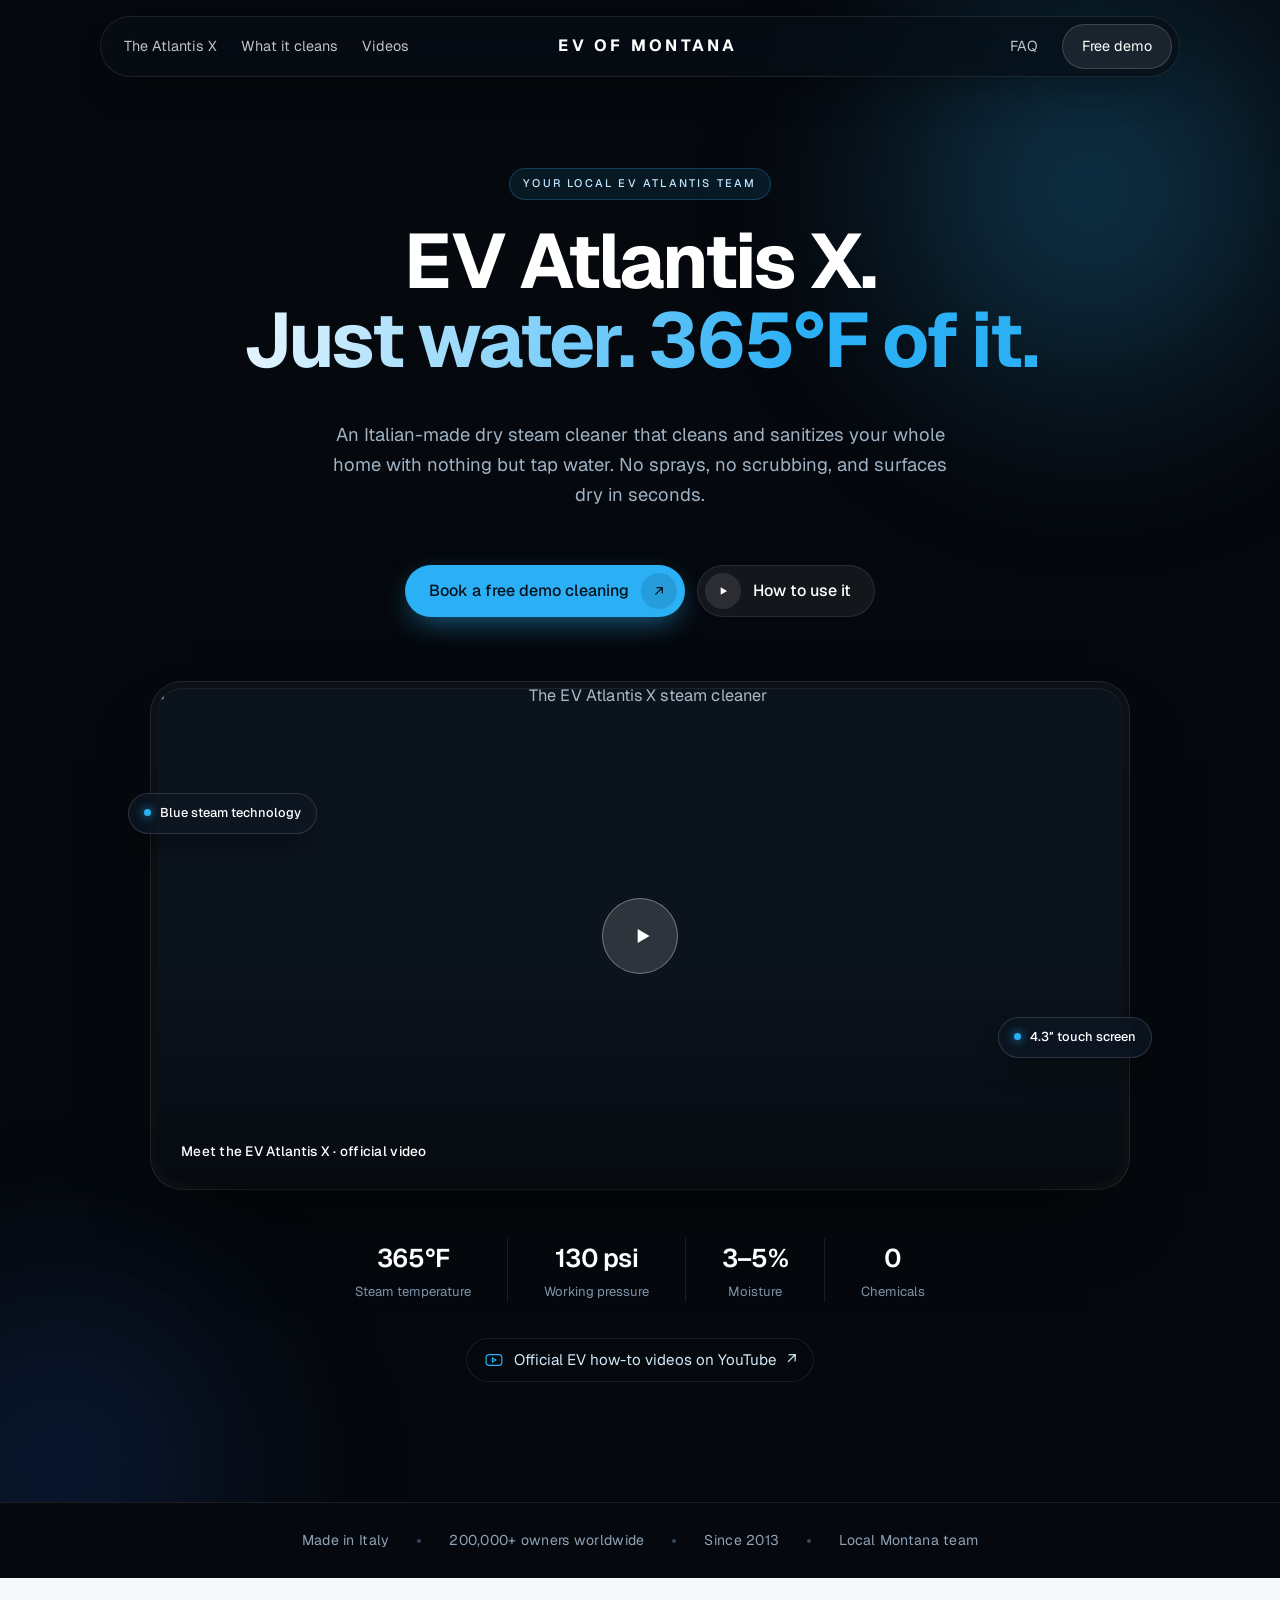
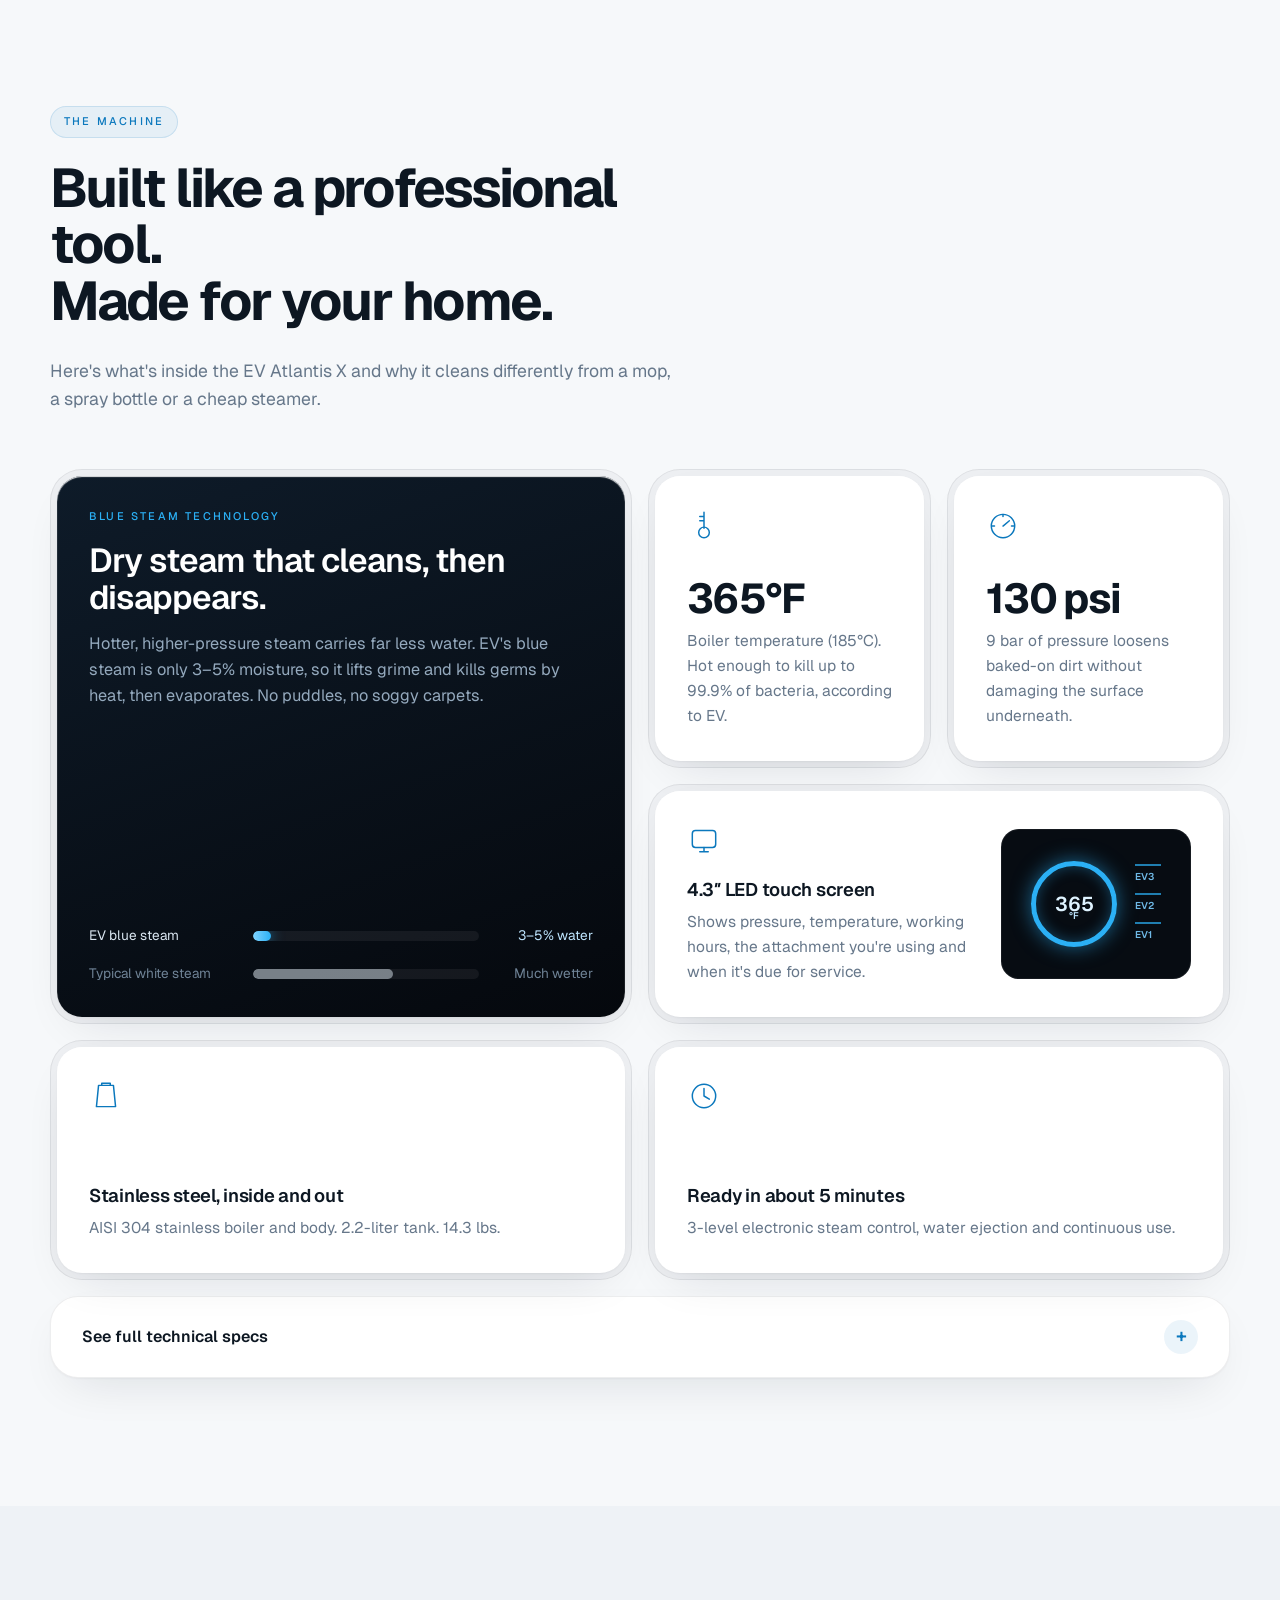
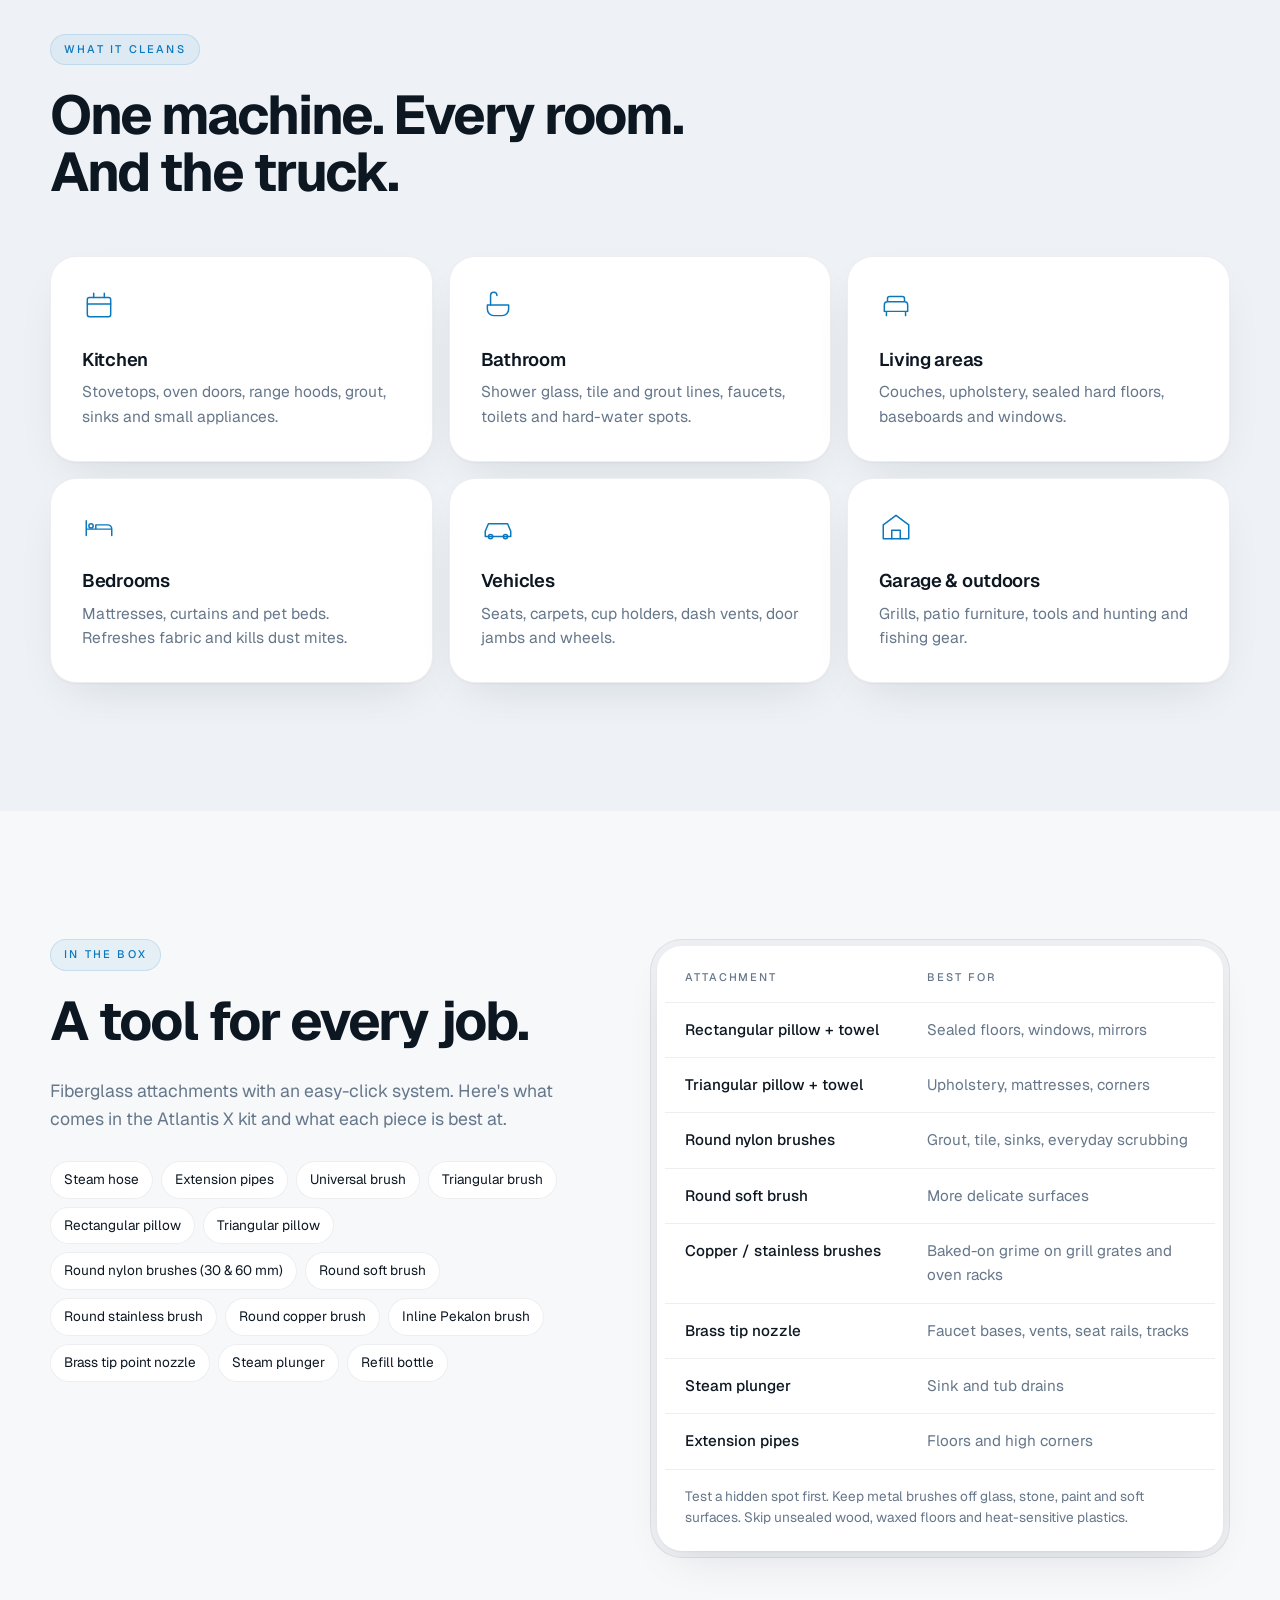
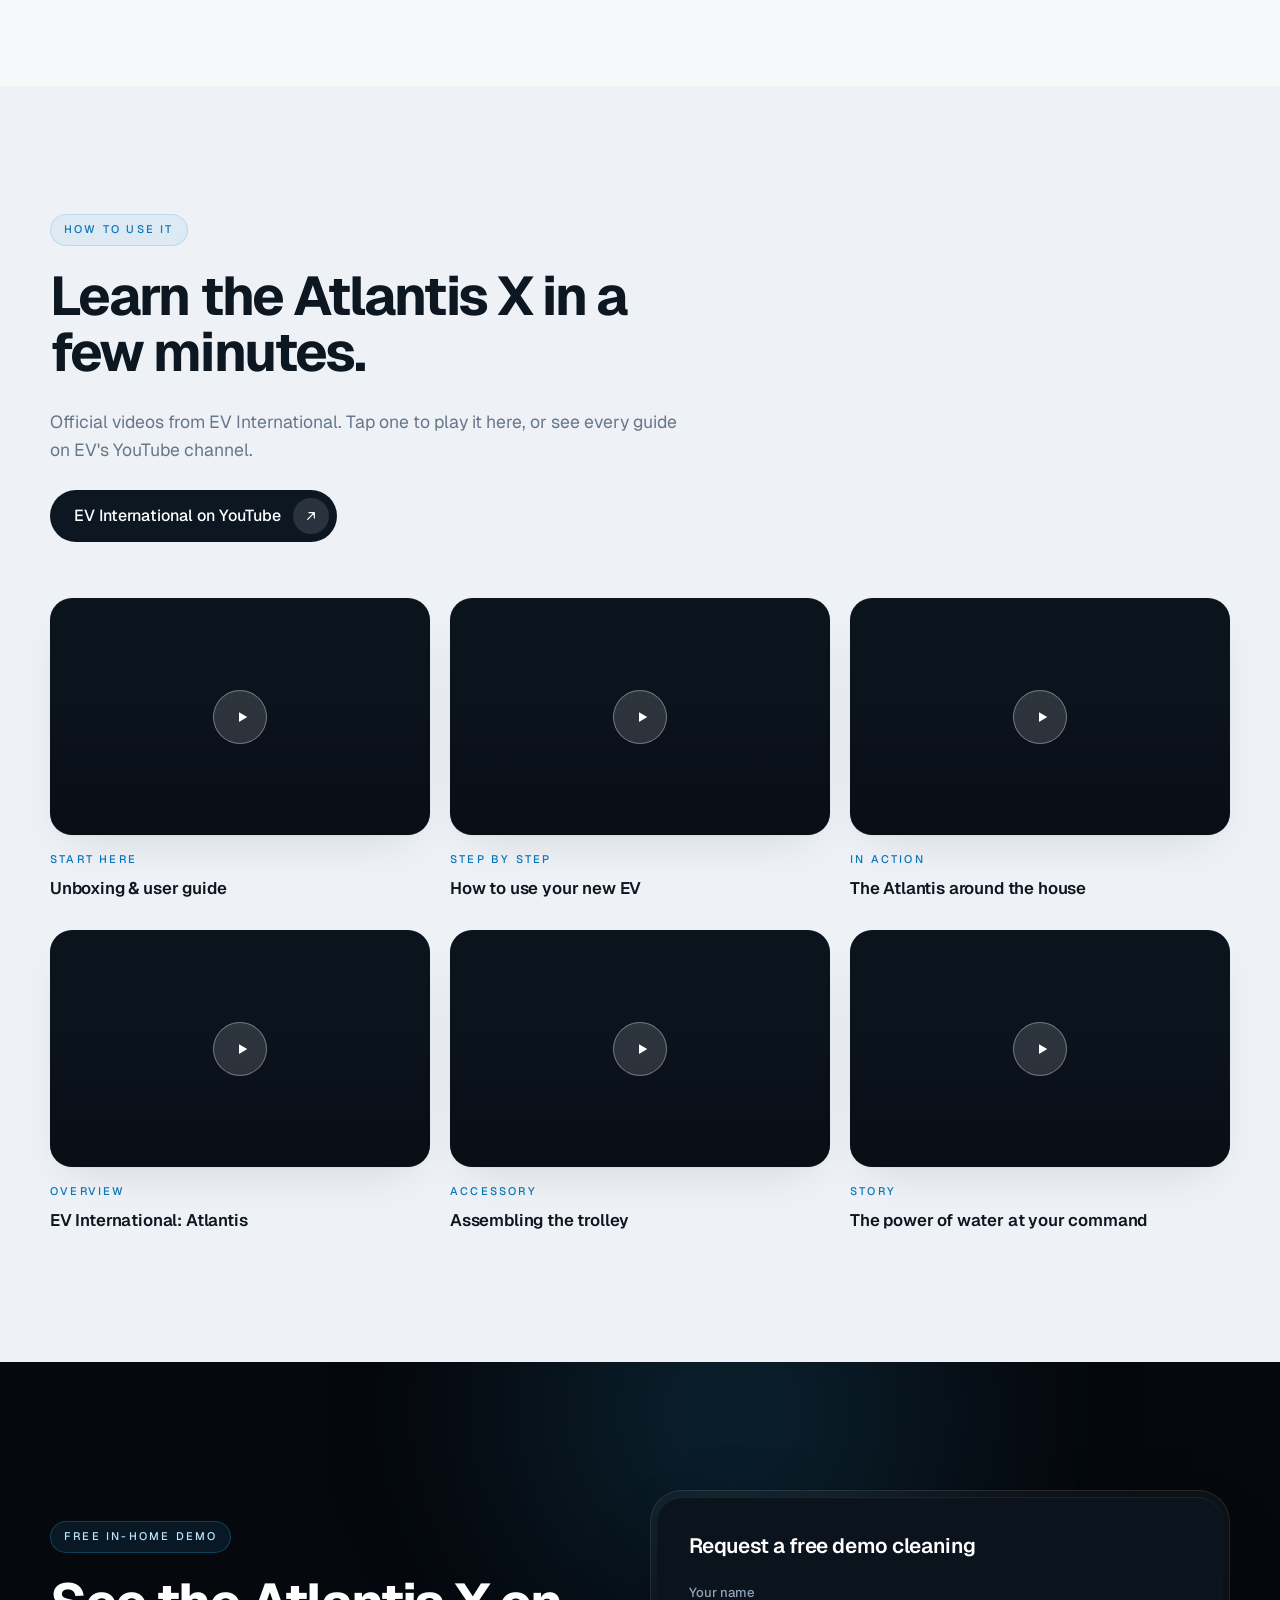
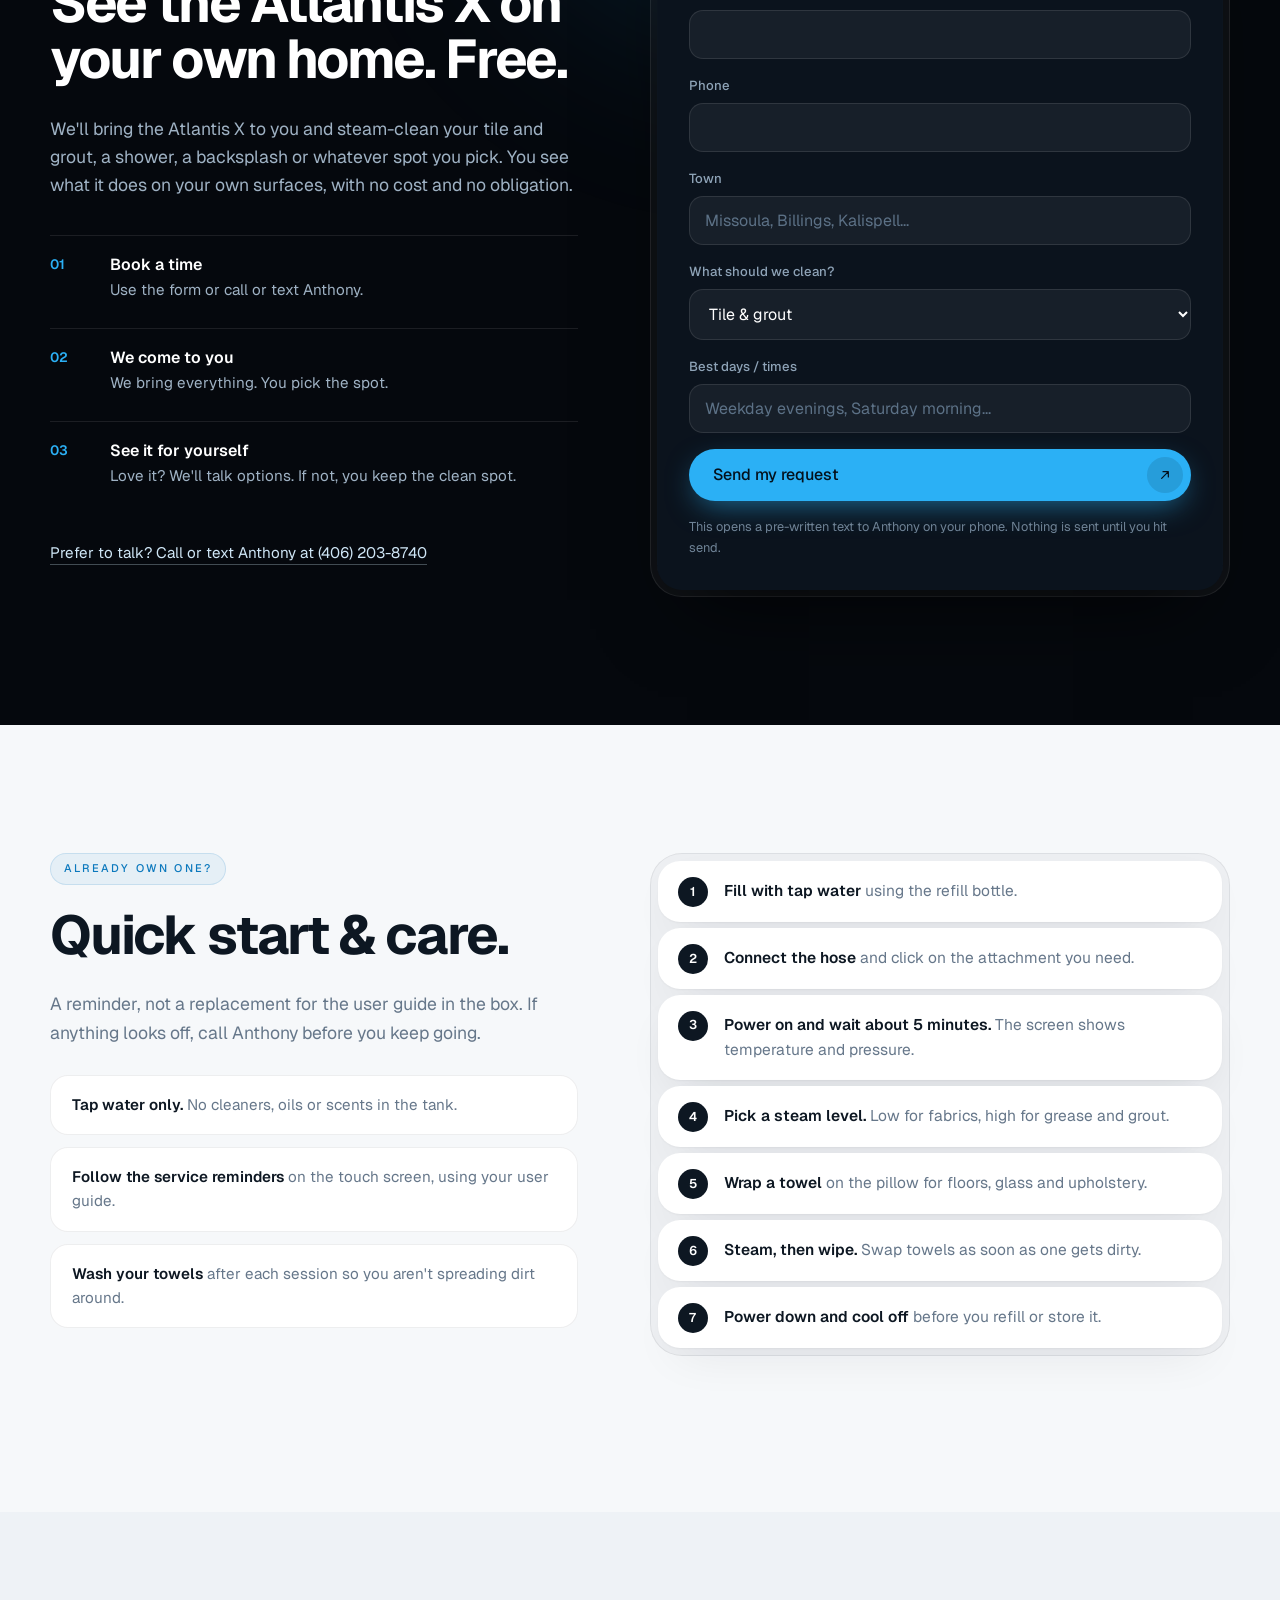
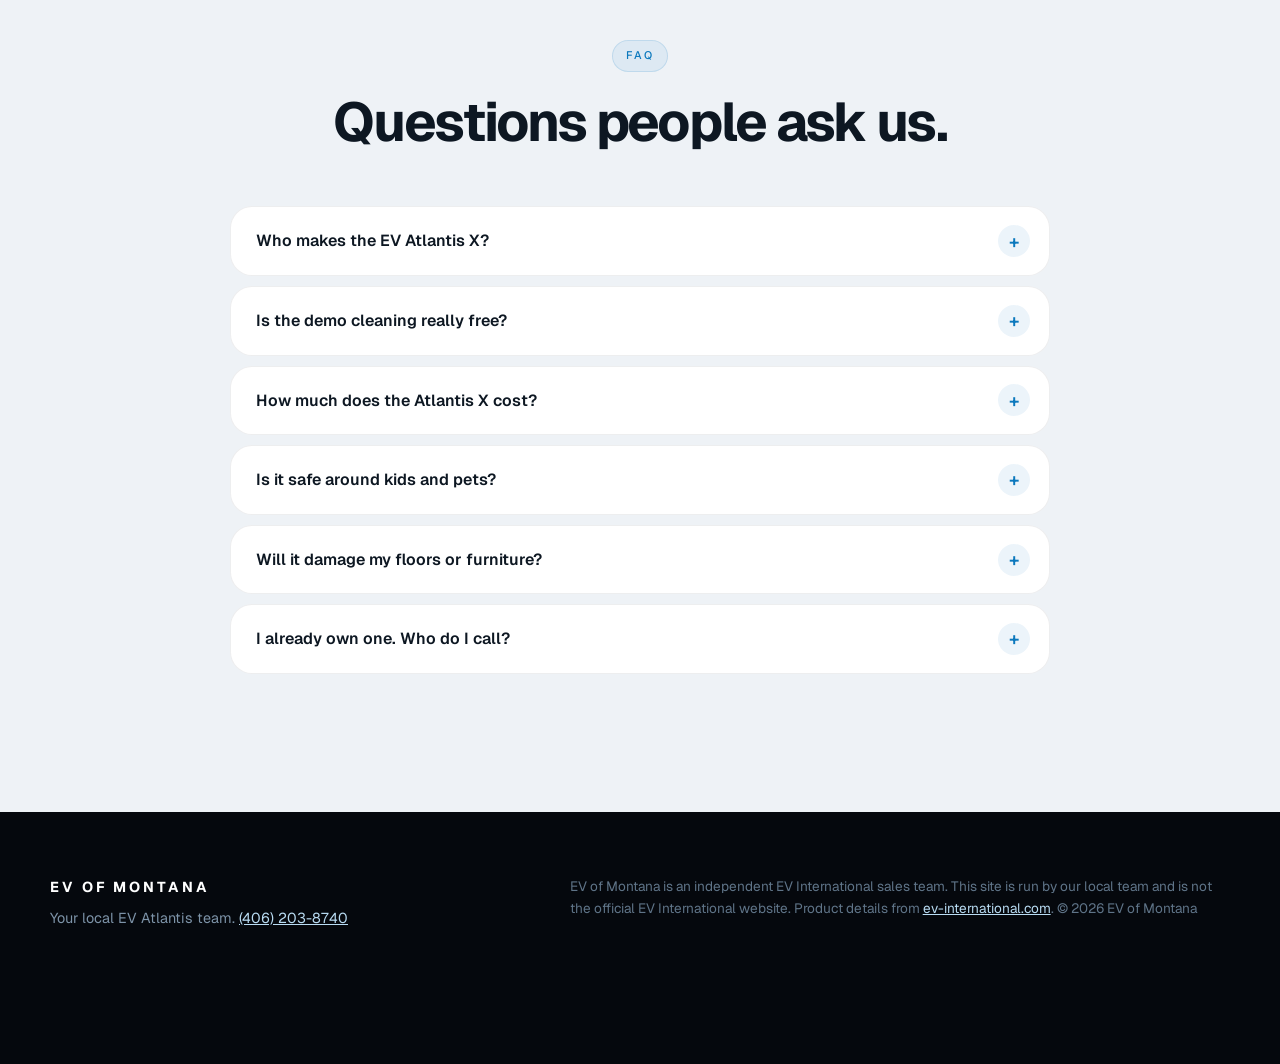
==== learn.html @ f8ecc7e7 "Photo cover front page; move details to learn.html" ====
<!doctype html>
<html lang="en">
<head>
  <meta charset="utf-8">
  <meta name="viewport" content="width=device-width, initial-scale=1">
  <title>EV Atlantis X Details | EV of Montana</title>
  <meta name="description" content="The EV Atlantis X dry steam cleaner, from your local Montana team. 365°F blue steam, 130 psi, just tap water. See specs, attachments and how-to videos, or book a free in-home demo cleaning.">
  <meta property="og:title" content="EV Atlantis X Steam Cleaner | EV of Montana">
  <meta property="og:description" content="Clean your whole home with tap water and 365°F dry steam. Book a free in-home demo cleaning with EV of Montana.">
  <meta property="og:type" content="website">
  <link rel="preconnect" href="https://fonts.googleapis.com">
  <link rel="preconnect" href="https://fonts.gstatic.com" crossorigin>
  <link href="https://fonts.googleapis.com/css2?family=Geist:wght@300;400;500;600;700;800&display=swap" rel="stylesheet">
  <link rel="stylesheet" href="styles.css?v=7">
  <script>document.documentElement.classList.add("js");</script>
</head>
<body>

  <!-- NAV -->
  <header class="nav-wrap" id="top">
    <nav class="nav" aria-label="Main">
      <div class="nav-side">
        <a href="#atlantis">The Atlantis X</a>
        <a href="#cleans">What it cleans</a>
        <a href="#videos">Videos</a>
      </div>
      <a href="index.html" class="brand">EV of Montana</a>
      <div class="nav-side nav-right">
        <a href="#faq">FAQ</a>
        <a class="nav-cta" href="#demo">Free demo</a>
      </div>
      <button class="burger" type="button" aria-label="Open menu" aria-expanded="false"><span></span><span></span></button>
    </nav>
  </header>

  <div class="menu" id="menu" aria-hidden="true">
    <a href="#atlantis">The Atlantis X</a>
    <a href="#cleans">What it cleans</a>
    <a href="#videos">How-to videos</a>
    <a href="#demo">Free demo cleaning</a>
    <a href="#owners">For owners</a>
    <a href="#faq">FAQ</a>
  </div>

  <main>
    <!-- HERO -->
    <section class="hero">
      <div class="glow glow-a" aria-hidden="true"></div>
      <div class="glow glow-b" aria-hidden="true"></div>
      <div class="wrap hero-center">
        <div class="hero-copy rise">
          <span class="pill">Your local EV Atlantis team</span>
          <h1>EV Atlantis&nbsp;X.<br><span class="soft">Just water. 365°F of it.</span></h1>
          <p class="lead">An Italian-made dry steam cleaner that cleans and sanitizes your whole home with nothing but tap water. No sprays, no scrubbing, and surfaces dry in seconds.</p>
          <div class="cta-row">
            <a class="btn btn-primary" href="#demo">Book a free demo cleaning <span class="btn-ic" aria-hidden="true"><svg viewBox="0 0 24 24"><path d="M7 17 17 7M9 7h8v8"/></svg></span></a>
            <a class="btn btn-ghost" href="#videos"><span class="btn-ic play-ic" aria-hidden="true"><svg viewBox="0 0 24 24"><path d="M8 5.5v13l11-6.5z"/></svg></span> How to use it</a>
          </div>
        </div>

        <div class="hero-media rise rise-2">
          <div class="bezel bezel-dark">
            <button class="bezel-core media-core video" data-id="Dsfr31hdSz4" type="button" aria-label="Play the EV Atlantis X video">
              <img src="https://i.ytimg.com/vi/Dsfr31hdSz4/maxresdefault.jpg" onerror="this.onerror=null;this.src='https://i.ytimg.com/vi/Dsfr31hdSz4/hqdefault.jpg'" alt="The EV Atlantis X steam cleaner" loading="eager">
              <span class="play" aria-hidden="true"><svg viewBox="0 0 24 24"><path d="M8 5.5v13l11-6.5z"/></svg></span>
              <span class="media-cap">Meet the EV Atlantis X · official video</span>
            </button>
          </div>
          <span class="chip chip-a">Blue steam technology</span>
          <span class="chip chip-b">4.3″ touch screen</span>
        </div>

        <dl class="hero-stats rise rise-3">
          <div><dt>365°F</dt><dd>Steam temperature</dd></div>
          <div><dt>130 psi</dt><dd>Working pressure</dd></div>
          <div><dt>3–5%</dt><dd>Moisture</dd></div>
          <div><dt>0</dt><dd>Chemicals</dd></div>
        </dl>
        <a class="yt-link rise rise-3" href="https://www.youtube.com/@EV-international" target="_blank" rel="noopener"><svg viewBox="0 0 24 24" aria-hidden="true"><rect x="2.5" y="5.5" width="19" height="13" rx="4"/><path d="M10 9.5v5l4.5-2.5z"/></svg> Official EV how-to videos on YouTube <span aria-hidden="true">↗</span></a>
      </div>
    </section>

    <!-- TRUST -->
    <div class="trust">
      <div class="wrap trust-row">
        <span>Made in Italy</span><i></i>
        <span>200,000+ owners worldwide</span><i></i>
        <span>Since 2013</span><i></i>
        <span>Local Montana team</span>
      </div>
    </div>

    <!-- ATLANTIS X BENTO -->
    <section class="section" id="atlantis">
      <div class="wrap">
        <div class="head reveal">
          <span class="pill pill-light">The machine</span>
          <h2>Built like a professional tool.<br>Made for your home.</h2>
          <p class="section-lead">Here's what's inside the EV Atlantis X and why it cleans differently from a mop, a spray bottle or a cheap steamer.</p>
        </div>

        <div class="bento">
          <article class="bezel tile tile-steam reveal">
            <div class="bezel-core">
              <span class="tile-k">Blue steam technology</span>
              <h3>Dry steam that cleans, then disappears.</h3>
              <p>Hotter, higher-pressure steam carries far less water. EV's blue steam is only 3–5% moisture, so it lifts grime and kills germs by heat, then evaporates. No puddles, no soggy carpets.</p>
              <div class="steam-compare" aria-label="Moisture comparison">
                <div class="sc-row"><span>EV blue steam</span><div class="sc-bar"><b style="width:8%"></b></div><em>3–5% water</em></div>
                <div class="sc-row muted"><span>Typical white steam</span><div class="sc-bar"><b style="width:62%"></b></div><em>Much wetter</em></div>
              </div>
            </div>
          </article>

          <article class="bezel tile reveal">
            <div class="bezel-core">
              <svg class="ic" viewBox="0 0 32 32"><path d="M16 4v15M12 8h4M12 12h4"/><circle cx="16" cy="23" r="5"/></svg>
              <span class="big">365°F</span>
              <p>Boiler temperature (185°C). Hot enough to kill up to 99.9% of bacteria, according to EV.</p>
            </div>
          </article>

          <article class="bezel tile reveal">
            <div class="bezel-core">
              <svg class="ic" viewBox="0 0 32 32"><circle cx="16" cy="17" r="11"/><path d="M16 17l6-5M16 6v2M6 17h2M24 17h2"/></svg>
              <span class="big">130 psi</span>
              <p>9 bar of pressure loosens baked-on dirt without damaging the surface underneath.</p>
            </div>
          </article>

          <article class="bezel tile tile-wide reveal">
            <div class="bezel-core split-core">
              <div>
                <svg class="ic" viewBox="0 0 32 32"><rect x="5" y="7" width="22" height="16" rx="3"/><path d="M12 27h8M16 23v4"/></svg>
                <h3>4.3″ LED touch screen</h3>
                <p>Shows pressure, temperature, working hours, the attachment you're using and when it's due for service.</p>
              </div>
              <div class="screen-mock" aria-hidden="true">
                <div class="ring"><span>365</span><small>°F</small></div>
                <ul><li><i></i>EV3</li><li><i></i>EV2</li><li><i></i>EV1</li></ul>
              </div>
            </div>
          </article>

          <article class="bezel tile tile-half reveal">
            <div class="bezel-core">
              <svg class="ic" viewBox="0 0 32 32"><path d="M9 6h14l2 20H7z"/><path d="M12 6V4h8v2"/></svg>
              <h3>Stainless steel, inside and out</h3>
              <p>AISI 304 stainless boiler and body. 2.2-liter tank. 14.3 lbs.</p>
            </div>
          </article>

          <article class="bezel tile tile-half reveal">
            <div class="bezel-core">
              <svg class="ic" viewBox="0 0 32 32"><circle cx="16" cy="16" r="11"/><path d="M16 9v7l5 3"/></svg>
              <h3>Ready in about 5 minutes</h3>
              <p>3-level electronic steam control, water ejection and continuous use.</p>
            </div>
          </article>
        </div>

        <details class="specs reveal">
          <summary>See full technical specs <span aria-hidden="true">+</span></summary>
          <dl class="spec-grid">
            <div><dt>Power supply</dt><dd>220 / 110 V · 50 / 60 Hz</dd></div>
            <div><dt>Working pressure</dt><dd>9 bar / 130.5 psi</dd></div>
            <div><dt>Boiler power</dt><dd>2000 / 1650 W</dd></div>
            <div><dt>Steam production</dt><dd>110 g / 3.9 oz per minute</dd></div>
            <div><dt>Boiler temperature</dt><dd>185°C / 365°F</dd></div>
            <div><dt>Boiler capacity</dt><dd>2.2 L / 0.58 gal</dd></div>
            <div><dt>Boiler &amp; body</dt><dd>Stainless steel AISI 304</dd></div>
            <div><dt>Steam control</dt><dd>Electronic, 3 levels</dd></div>
            <div><dt>Start-up time</dt><dd>About 5 minutes</dd></div>
            <div><dt>Water ejection</dt><dd>Yes, continuous use</dd></div>
            <div><dt>Power cord</dt><dd>5 m / 16.4 ft</dd></div>
            <div><dt>Steam hose</dt><dd>2.5 m / 8.2 ft</dd></div>
            <div><dt>Weight</dt><dd>6.5 kg / 14.3 lbs</dd></div>
            <div><dt>Water</dt><dd>Tap water only</dd></div>
          </dl>
          <p class="fine">Source: <a href="https://ev-international.com/atlantis-x" target="_blank" rel="noopener">ev-international.com/atlantis-x</a></p>
        </details>
      </div>
    </section>

    <!-- WHAT IT CLEANS -->
    <section class="section section-tint" id="cleans">
      <div class="wrap">
        <div class="head reveal">
          <span class="pill pill-light">What it cleans</span>
          <h2>One machine. Every room.<br>And the truck.</h2>
        </div>
        <div class="rooms">
          <div class="room reveal"><svg class="ic" viewBox="0 0 32 32"><rect x="5" y="9" width="22" height="18" rx="2"/><path d="M5 15h22M11 5v4M21 5v4"/></svg><h3>Kitchen</h3><p>Stovetops, oven doors, range hoods, grout, sinks and small appliances.</p></div>
          <div class="room reveal"><svg class="ic" viewBox="0 0 32 32"><path d="M6 16h20v4a6 6 0 0 1-6 6h-8a6 6 0 0 1-6-6z"/><path d="M9 16V7a3 3 0 0 1 6 0"/></svg><h3>Bathroom</h3><p>Shower glass, tile and grout lines, faucets, toilets and hard-water spots.</p></div>
          <div class="room reveal"><svg class="ic" viewBox="0 0 32 32"><path d="M5 22v-6a3 3 0 0 1 3-3h16a3 3 0 0 1 3 3v6zM7 22v4M25 22v4M8 13v-3a2 2 0 0 1 2-2h12a2 2 0 0 1 2 2v3"/></svg><h3>Living areas</h3><p>Couches, upholstery, sealed hard floors, baseboards and windows.</p></div>
          <div class="room reveal"><svg class="ic" viewBox="0 0 32 32"><path d="M4 24V10M4 18h24v6M28 24v-6a4 4 0 0 0-4-4H13v4"/><circle cx="8.5" cy="15" r="2"/></svg><h3>Bedrooms</h3><p>Mattresses, curtains and pet beds. Refreshes fabric and kills dust mites.</p></div>
          <div class="room reveal"><svg class="ic" viewBox="0 0 32 32"><path d="M4 20l3-7h18l3 7v5H4z"/><circle cx="9" cy="25" r="2"/><circle cx="23" cy="25" r="2"/></svg><h3>Vehicles</h3><p>Seats, carpets, cup holders, dash vents, door jambs and wheels.</p></div>
          <div class="room reveal"><svg class="ic" viewBox="0 0 32 32"><path d="M4 14 16 5l12 9v13H4z"/><path d="M12 27v-8h8v8"/></svg><h3>Garage &amp; outdoors</h3><p>Grills, patio furniture, tools and hunting and fishing gear.</p></div>
        </div>
      </div>
    </section>

    <!-- ATTACHMENTS -->
    <section class="section" id="attachments">
      <div class="wrap two-col">
        <div class="head reveal">
          <span class="pill pill-light">In the box</span>
          <h2>A tool for every job.</h2>
          <p class="section-lead">Fiberglass attachments with an easy-click system. Here's what comes in the Atlantis X kit and what each piece is best at.</p>
          <ul class="kit">
            <li>Steam hose</li><li>Extension pipes</li><li>Universal brush</li><li>Triangular brush</li><li>Rectangular pillow</li><li>Triangular pillow</li><li>Round nylon brushes (30 &amp; 60 mm)</li><li>Round soft brush</li><li>Round stainless brush</li><li>Round copper brush</li><li>Inline Pekalon brush</li><li>Brass tip point nozzle</li><li>Steam plunger</li><li>Refill bottle</li>
          </ul>
        </div>
        <div class="bezel reveal">
          <div class="bezel-core table-core">
            <table class="att">
              <thead><tr><th>Attachment</th><th>Best for</th></tr></thead>
              <tbody>
                <tr><td>Rectangular pillow + towel</td><td>Sealed floors, windows, mirrors</td></tr>
                <tr><td>Triangular pillow + towel</td><td>Upholstery, mattresses, corners</td></tr>
                <tr><td>Round nylon brushes</td><td>Grout, tile, sinks, everyday scrubbing</td></tr>
                <tr><td>Round soft brush</td><td>More delicate surfaces</td></tr>
                <tr><td>Copper / stainless brushes</td><td>Baked-on grime on grill grates and oven racks</td></tr>
                <tr><td>Brass tip nozzle</td><td>Faucet bases, vents, seat rails, tracks</td></tr>
                <tr><td>Steam plunger</td><td>Sink and tub drains</td></tr>
                <tr><td>Extension pipes</td><td>Floors and high corners</td></tr>
              </tbody>
            </table>
            <p class="fine pad">Test a hidden spot first. Keep metal brushes off glass, stone, paint and soft surfaces. Skip unsealed wood, waxed floors and heat-sensitive plastics.</p>
          </div>
        </div>
      </div>
    </section>

    <!-- VIDEOS -->
    <section class="section section-tint" id="videos">
      <div class="wrap">
        <div class="head reveal">
          <span class="pill pill-light">How to use it</span>
          <h2>Learn the Atlantis X in a few minutes.</h2>
          <p class="section-lead">Official videos from EV International. Tap one to play it here, or see every guide on EV's YouTube channel.</p>
          <a class="btn btn-dark" href="https://www.youtube.com/@EV-international" target="_blank" rel="noopener">EV International on YouTube <span class="btn-ic" aria-hidden="true"><svg viewBox="0 0 24 24"><path d="M7 17 17 7M9 7h8v8"/></svg></span></a>
        </div>
        <div class="videos">
          <button class="vcard video reveal" data-id="tuEcOrR3x3k" type="button"><span class="vthumb" style="background-image:url('https://i.ytimg.com/vi/tuEcOrR3x3k/hqdefault.jpg')"><span class="play sm" aria-hidden="true"><svg viewBox="0 0 24 24"><path d="M8 5.5v13l11-6.5z"/></svg></span></span><span class="vtag">Start here</span><span class="vtitle">Unboxing &amp; user guide</span></button>
          <button class="vcard video reveal" data-id="RFWb3ndS-ZQ" type="button"><span class="vthumb" style="background-image:url('https://i.ytimg.com/vi/RFWb3ndS-ZQ/hqdefault.jpg')"><span class="play sm" aria-hidden="true"><svg viewBox="0 0 24 24"><path d="M8 5.5v13l11-6.5z"/></svg></span></span><span class="vtag">Step by step</span><span class="vtitle">How to use your new EV</span></button>
          <button class="vcard video reveal" data-id="gWNh4XoMDqM" type="button"><span class="vthumb" style="background-image:url('https://i.ytimg.com/vi/gWNh4XoMDqM/hqdefault.jpg')"><span class="play sm" aria-hidden="true"><svg viewBox="0 0 24 24"><path d="M8 5.5v13l11-6.5z"/></svg></span></span><span class="vtag">In action</span><span class="vtitle">The Atlantis around the house</span></button>
          <button class="vcard video reveal" data-id="3-eWrUEjzaQ" type="button"><span class="vthumb" style="background-image:url('https://i.ytimg.com/vi/3-eWrUEjzaQ/hqdefault.jpg')"><span class="play sm" aria-hidden="true"><svg viewBox="0 0 24 24"><path d="M8 5.5v13l11-6.5z"/></svg></span></span><span class="vtag">Overview</span><span class="vtitle">EV International: Atlantis</span></button>
          <button class="vcard video reveal" data-id="Zw6kwXe4voM" type="button"><span class="vthumb" style="background-image:url('https://i.ytimg.com/vi/Zw6kwXe4voM/hqdefault.jpg')"><span class="play sm" aria-hidden="true"><svg viewBox="0 0 24 24"><path d="M8 5.5v13l11-6.5z"/></svg></span></span><span class="vtag">Accessory</span><span class="vtitle">Assembling the trolley</span></button>
          <button class="vcard video reveal" data-id="gULGdb1-yI4" type="button"><span class="vthumb" style="background-image:url('https://i.ytimg.com/vi/gULGdb1-yI4/hqdefault.jpg')"><span class="play sm" aria-hidden="true"><svg viewBox="0 0 24 24"><path d="M8 5.5v13l11-6.5z"/></svg></span></span><span class="vtag">Story</span><span class="vtitle">The power of water at your command</span></button>
        </div>
      </div>
    </section>

    <!-- FREE DEMO -->
    <section class="section demo" id="demo">
      <div class="glow glow-c" aria-hidden="true"></div>
      <div class="wrap two-col demo-grid">
        <div class="reveal">
          <span class="pill">Free in-home demo</span>
          <h2>See the Atlantis X on your own home. Free.</h2>
          <p class="section-lead">We'll bring the Atlantis X to you and steam-clean your tile and grout, a shower, a backsplash or whatever spot you pick. You see what it does on your own surfaces, with no cost and no obligation.</p>
          <ol class="steps">
            <li><b>Book a time</b><span>Use the form or call or text Anthony.</span></li>
            <li><b>We come to you</b><span>We bring everything. You pick the spot.</span></li>
            <li><b>See it for yourself</b><span>Love it? We'll talk options. If not, you keep the clean spot.</span></li>
          </ol>
          <a class="call-line js-tel" href="tel:+14062038740">Prefer to talk? Call or text Anthony at <span class="js-phone">(406) 203-8740</span></a>
        </div>
        <div class="bezel bezel-dark reveal">
          <form class="bezel-core form-core" id="demo-form">
            <p class="form-title">Request a free demo cleaning</p>
            <label>Your name<input name="name" required autocomplete="name"></label>
            <label>Phone<input name="phone" type="tel" required autocomplete="tel"></label>
            <label>Town<input name="town" required placeholder="Missoula, Billings, Kalispell..."></label>
            <label>What should we clean?
              <select name="interest">
                <option>Tile &amp; grout</option>
                <option>Shower or tub</option>
                <option>Kitchen backsplash or counters</option>
                <option>Carpet or upholstery</option>
                <option>Something else</option>
                <option>I already own an EV and need help</option>
              </select>
            </label>
            <label>Best days / times<input name="when" placeholder="Weekday evenings, Saturday morning..."></label>
            <button class="btn btn-primary btn-full" type="submit">Send my request <span class="btn-ic" aria-hidden="true"><svg viewBox="0 0 24 24"><path d="M7 17 17 7M9 7h8v8"/></svg></span></button>
            <p class="form-note">This opens a pre-written text to Anthony on your phone. Nothing is sent until you hit send.</p>
          </form>
        </div>
      </div>
    </section>

    <!-- OWNERS -->
    <section class="section" id="owners">
      <div class="wrap two-col">
        <div class="head reveal">
          <span class="pill pill-light">Already own one?</span>
          <h2>Quick start &amp; care.</h2>
          <p class="section-lead">A reminder, not a replacement for the user guide in the box. If anything looks off, call Anthony before you keep going.</p>
          <div class="care">
            <p><b>Tap water only.</b> No cleaners, oils or scents in the tank.</p>
            <p><b>Follow the service reminders</b> on the touch screen, using your user guide.</p>
            <p><b>Wash your towels</b> after each session so you aren't spreading dirt around.</p>
          </div>
        </div>
        <ol class="quick reveal">
          <li><b>Fill with tap water</b> using the refill bottle.</li>
          <li><b>Connect the hose</b> and click on the attachment you need.</li>
          <li><b>Power on and wait about 5 minutes.</b> The screen shows temperature and pressure.</li>
          <li><b>Pick a steam level.</b> Low for fabrics, high for grease and grout.</li>
          <li><b>Wrap a towel</b> on the pillow for floors, glass and upholstery.</li>
          <li><b>Steam, then wipe.</b> Swap towels as soon as one gets dirty.</li>
          <li><b>Power down and cool off</b> before you refill or store it.</li>
        </ol>
      </div>
    </section>

    <!-- FAQ -->
    <section class="section section-tint" id="faq">
      <div class="wrap narrow">
        <div class="head center reveal">
          <span class="pill pill-light">FAQ</span>
          <h2>Questions people ask us.</h2>
        </div>
        <div class="faq reveal">
          <details><summary>Who makes the EV Atlantis X?</summary><p>EV International, a steam-cleaner maker founded in 2013 with production in Italy. More than 200,000 customers worldwide use EV machines. EV of Montana is the local team here, led by Anthony.</p></details>
          <details><summary>Is the demo cleaning really free?</summary><p>Yes. There's no charge and you don't have to buy anything. The fastest way to show what the Atlantis X can do is to use it on something in your own home.</p></details>
          <details><summary>How much does the Atlantis X cost?</summary><p>It depends on the package and accessories you choose, so it's covered at your demo or over the phone. Call or text Anthony for current options.</p></details>
          <details><summary>Is it safe around kids and pets?</summary><p>It cleans with water only, so there's no chemical residue. The steam is very hot, so keep the nozzle pointed away from people and animals like any hot appliance.</p></details>
          <details><summary>Will it damage my floors or furniture?</summary><p>It's built for most sealed surfaces, and the low moisture means no soaking. Skip unsealed wood, waxed floors and heat-sensitive materials, and test a hidden spot first.</p></details>
          <details><summary>I already own one. Who do I call?</summary><p>Call or text Anthony. He can help with setup, attachments and maintenance, or connect you with service.</p></details>
        </div>
      </div>
    </section>
  </main>

  <footer class="footer">
    <div class="wrap foot-grid">
      <div>
        <p class="foot-brand">EV of Montana</p>
        <p>Your local EV Atlantis team. <a class="js-tel" href="tel:+14062038740"><span class="js-phone">(406) 203-8740</span></a></p>
      </div>
      <p class="fine">EV of Montana is an independent EV International sales team. This site is run by our local team and is not the official EV International website. Product details from <a href="https://ev-international.com" target="_blank" rel="noopener">ev-international.com</a>. © <span id="year"></span> EV of Montana</p>
    </div>
  </footer>

  <a class="sticky-cta" href="#demo">Book a free demo cleaning</a>

  <dialog class="video-modal" id="video-modal">
    <button class="close" type="button" aria-label="Close video">×</button>
    <div class="frame"></div>
  </dialog>

  <script src="script.js?v=7"></script>
</body>
</html>
---- styles.css ----
:root {
  --night: #05080d;
  --night-2: #0b131d;
  --ink: #0d1722;
  --text: #2a3846;
  --muted: #66778a;
  --bg: #f6f8fa;
  --white: #ffffff;
  --blue: #2bb0f5;
  --blue-deep: #0b78bd;
  --blue-ice: #bfe6ff;
  --hair: rgba(13, 23, 34, 0.07);
  --hair-dark: rgba(255, 255, 255, 0.09);
  --shadow: 0 1px 2px rgba(13, 23, 34, 0.04), 0 18px 50px -20px rgba(13, 23, 34, 0.14);
  --spring: cubic-bezier(0.32, 0.72, 0, 1);
  --font: "Geist", ui-sans-serif, system-ui, sans-serif;
}

* { box-sizing: border-box; }
html { scroll-behavior: smooth; scroll-padding-top: 96px; }
body { margin: 0; font-family: var(--font); color: var(--text); background: var(--bg); line-height: 1.6; -webkit-font-smoothing: antialiased; }
img { max-width: 100%; display: block; }
a { color: var(--blue-deep); }
h1, h2, h3 { color: var(--ink); margin: 0 0 .5em; letter-spacing: -0.035em; line-height: 1.04; }
h1 { font-size: clamp(2.6rem, 6.4vw, 5.4rem); font-weight: 700; }
h2 { font-size: clamp(2rem, 4.4vw, 3.4rem); font-weight: 700; }
h3 { font-size: 1.15rem; font-weight: 600; letter-spacing: -0.015em; line-height: 1.25; }
p { margin: 0 0 1em; }
svg { fill: none; stroke: currentColor; stroke-width: 1.4; stroke-linecap: round; stroke-linejoin: round; }

.wrap { width: min(1180px, 100% - 32px); margin-inline: auto; }
.narrow { width: min(820px, 100% - 32px); }

/* pills */
.pill { display: inline-block; font-size: 11px; font-weight: 500; letter-spacing: .2em; text-transform: uppercase; padding: 7px 14px; border-radius: 999px; color: var(--blue-ice); background: rgba(43,176,245,.1); box-shadow: inset 0 0 0 1px rgba(43,176,245,.25); margin-bottom: 22px; }
.pill-light { color: var(--blue-deep); background: rgba(11,120,189,.07); box-shadow: inset 0 0 0 1px rgba(11,120,189,.14); }

/* buttons */
.btn { display: inline-flex; align-items: center; gap: 12px; font: 500 1rem/1 var(--font); padding: 8px 8px 8px 24px; min-height: 52px; border-radius: 999px; border: 0; text-decoration: none; cursor: pointer; transition: transform .5s var(--spring), background .5s var(--spring), box-shadow .5s var(--spring); }
.btn:active { transform: scale(.98); }
.btn-ic { width: 36px; height: 36px; border-radius: 50%; display: grid; place-items: center; transition: transform .5s var(--spring); }
.btn-ic svg { width: 16px; height: 16px; stroke-width: 1.8; }
.btn:hover .btn-ic { transform: translate(2px, -1px) scale(1.06); }
.btn-primary { background: var(--blue); color: #04111c; box-shadow: 0 10px 30px -8px rgba(43,176,245,.6); }
.btn-primary:hover { background: #4cc0fa; }
.btn-primary .btn-ic { background: rgba(4,17,28,.12); }
.btn-ghost { color: #fff; background: rgba(255,255,255,.06); box-shadow: inset 0 0 0 1px var(--hair-dark); padding: 8px 24px 8px 8px; }
.btn-ghost:hover { background: rgba(255,255,255,.1); }
.btn-ghost .btn-ic { background: rgba(255,255,255,.1); }
.play-ic svg { fill: currentColor; stroke: none; width: 14px; height: 14px; }
.btn-full { width: 100%; justify-content: space-between; }

/* nav: floating island */
.nav-wrap { position: fixed; top: 16px; left: 0; right: 0; z-index: 30; display: flex; justify-content: center; pointer-events: none; padding: 0 16px; }
.nav { pointer-events: auto; display: grid; grid-template-columns: 1fr auto 1fr; align-items: center; gap: 28px; width: min(1080px, 100%); padding: 8px 8px 8px 24px; border-radius: 999px; background: rgba(8, 14, 22, .72); backdrop-filter: blur(18px) saturate(1.4); -webkit-backdrop-filter: blur(18px) saturate(1.4); box-shadow: inset 0 0 0 1px var(--hair-dark), 0 20px 40px -20px rgba(0,0,0,.5); }
.nav-side { display: flex; align-items: center; gap: 24px; }
.nav-right { justify-content: flex-end; }
.nav-side a { color: rgba(255,255,255,.75); text-decoration: none; font-size: .9rem; transition: color .4s var(--spring); }
.nav-side a:hover { color: #fff; }
.brand { color: #fff; text-decoration: none; font-weight: 700; font-size: 1.02rem; letter-spacing: .2em; text-transform: uppercase; white-space: nowrap; }
.nav-side .nav-cta { color: #fff; background: rgba(255,255,255,.08); box-shadow: inset 0 0 0 1px rgba(255,255,255,.16); padding: 11px 20px; border-radius: 999px; }
.nav-side .nav-cta:hover { background: #fff; color: var(--night); }
.burger { display: none; width: 44px; height: 44px; border-radius: 50%; border: 0; background: rgba(255,255,255,.08); position: relative; cursor: pointer; justify-self: end; }
.burger span { position: absolute; left: 14px; right: 14px; height: 1.5px; background: #fff; transition: transform .5s var(--spring); }
.burger span:first-child { top: 18px; } .burger span:last-child { top: 25px; }
.menu-open .burger span:first-child { transform: translateY(3.5px) rotate(45deg); }
.menu-open .burger span:last-child { transform: translateY(-3.5px) rotate(-45deg); }
.menu { position: fixed; inset: 0; z-index: 25; background: rgba(5,8,13,.9); backdrop-filter: blur(28px); -webkit-backdrop-filter: blur(28px); display: flex; flex-direction: column; justify-content: center; gap: 6px; padding: 96px 32px 32px; opacity: 0; pointer-events: none; transition: opacity .5s var(--spring); }
.menu a { color: #fff; text-decoration: none; font-size: 2rem; font-weight: 600; letter-spacing: -0.03em; padding: 6px 0; opacity: 0; transform: translateY(32px); transition: opacity .6s var(--spring), transform .6s var(--spring); }
.menu-open .menu { opacity: 1; pointer-events: auto; }
.menu-open .menu a { opacity: 1; transform: none; }
.menu-open .menu a:nth-child(2) { transition-delay: .05s; } .menu-open .menu a:nth-child(3) { transition-delay: .1s; }
.menu-open .menu a:nth-child(4) { transition-delay: .15s; } .menu-open .menu a:nth-child(5) { transition-delay: .2s; } .menu-open .menu a:nth-child(6) { transition-delay: .25s; }

/* hero */
.hero { position: relative; overflow: hidden; background: var(--night); color: #b9c8d6; padding: 168px 0 120px; min-height: 100dvh; display: flex; align-items: center; }
.glow { position: absolute; border-radius: 50%; filter: blur(80px); pointer-events: none; }
.glow-a { width: 620px; height: 620px; right: -120px; top: -120px; background: radial-gradient(circle, rgba(43,176,245,.32), transparent 65%); }
.glow-b { width: 520px; height: 520px; left: -200px; bottom: -220px; background: radial-gradient(circle, rgba(30,90,200,.28), transparent 65%); }
.hero-center { position: relative; display: flex; flex-direction: column; align-items: center; text-align: center; }
.hero-center .hero-copy { max-width: 1040px; display: flex; flex-direction: column; align-items: center; }
.hero-center h1 { font-size: clamp(2.5rem, 6vw, 4.9rem); }
.hero-center .lead { margin-inline: auto; }
.hero-center .cta-row { justify-content: center; margin-bottom: 64px; }
.hero-center .hero-media { width: min(980px, 100%); }
.hero-center .media-core { aspect-ratio: 16 / 8.2; }
.hero-center .hero-stats { justify-content: center; border-top: 0; padding-top: 0; margin-top: 48px; gap: 0; }
.hero-center .hero-stats div { padding: 0 36px; }
.hero-center .hero-stats div + div { border-left: 1px solid var(--hair-dark); }
.yt-link { display: inline-flex; align-items: center; gap: 10px; margin-top: 36px; color: #cfe6f6; text-decoration: none; font-size: .95rem; padding: 10px 18px; border-radius: 999px; box-shadow: inset 0 0 0 1px var(--hair-dark); transition: background .5s var(--spring), color .5s var(--spring); }
.yt-link svg { width: 20px; height: 20px; color: var(--blue); }
.yt-link:hover { background: rgba(255,255,255,.06); color: #fff; }
.btn-dark { background: var(--ink); color: #fff; margin-top: 8px; }
.btn-dark:hover { background: #1b2a3a; }
.btn-dark .btn-ic { background: rgba(255,255,255,.12); }
.rise-3 { animation-delay: .3s; }
.hero h1 { color: #fff; }
.hero .soft { color: transparent; background: linear-gradient(100deg, #e8f6ff 0%, var(--blue) 70%); -webkit-background-clip: text; background-clip: text; }
.lead { font-size: 1.15rem; line-height: 1.65; max-width: 34em; }
.hero .lead { color: #9fb2c4; }
.cta-row { display: flex; flex-wrap: wrap; gap: 12px; margin: 36px 0 48px; }
.hero-stats { display: flex; gap: 40px; margin: 0; padding-top: 28px; border-top: 1px solid var(--hair-dark); }
.hero-stats dt { color: #fff; font-size: 1.6rem; font-weight: 600; letter-spacing: -0.03em; }
.hero-stats dd { margin: 2px 0 0; font-size: .82rem; color: #7d93a8; }

.hero-media { position: relative; }
.bezel { padding: 7px; border-radius: 32px; background: rgba(13,23,34,.035); box-shadow: inset 0 0 0 1px var(--hair); }
.bezel-core { border-radius: 25px; background: var(--white); box-shadow: inset 0 1px 1px rgba(255,255,255,.9), var(--shadow); overflow: hidden; height: 100%; }
.bezel-dark { background: rgba(255,255,255,.04); box-shadow: inset 0 0 0 1px var(--hair-dark); }
.bezel-dark > .bezel-core { background: var(--night-2); box-shadow: inset 0 1px 1px rgba(255,255,255,.08), 0 40px 80px -30px rgba(0,0,0,.7); }
.media-core { all: unset; display: block; position: relative; width: 100%; aspect-ratio: 4 / 4.4; border-radius: 25px; overflow: hidden; cursor: pointer; background: #000; }
.media-core img { width: 100%; height: 100%; object-fit: cover; transform: scale(1.02); transition: transform 1.2s var(--spring); opacity: .92; }
.media-core:hover img { transform: scale(1.06); }
.media-core:focus-visible { outline: 2px solid var(--blue); outline-offset: 4px; }
.media-core::after { content: ""; position: absolute; inset: 0; background: linear-gradient(180deg, transparent 55%, rgba(5,8,13,.75)); }
.play { position: absolute; z-index: 1; left: 50%; top: 50%; width: 76px; height: 76px; margin: -38px 0 0 -38px; border-radius: 50%; display: grid; place-items: center; background: rgba(255,255,255,.14); backdrop-filter: blur(6px); box-shadow: inset 0 0 0 1px rgba(255,255,255,.35); color: #fff; transition: transform .6s var(--spring), background .6s var(--spring); }
.play svg { width: 26px; height: 26px; fill: currentColor; stroke: none; margin-left: 3px; }
.video:hover .play { transform: scale(1.08); background: var(--blue); }
.play.sm { width: 54px; height: 54px; margin: -27px 0 0 -27px; }
.play.sm svg { width: 18px; height: 18px; }
.media-cap { position: absolute; z-index: 1; left: 24px; bottom: 20px; color: #fff; font-size: .85rem; font-weight: 500; letter-spacing: .02em; }
.chip { position: absolute; z-index: 2; font-size: .8rem; font-weight: 500; color: #fff; padding: 10px 16px; border-radius: 999px; background: rgba(12,22,34,.85); box-shadow: inset 0 0 0 1px rgba(255,255,255,.14), 0 16px 30px -12px rgba(0,0,0,.6); }
.chip::before { content: ""; display: inline-block; width: 7px; height: 7px; border-radius: 50%; background: var(--blue); margin-right: 9px; box-shadow: 0 0 10px var(--blue); vertical-align: 1px; }
.chip-a { left: -22px; top: 22%; }
.chip-b { right: -22px; bottom: 26%; }

/* trust */
.trust { background: var(--night); border-top: 1px solid var(--hair-dark); }
.trust-row { display: flex; flex-wrap: wrap; justify-content: center; align-items: center; gap: 12px 28px; padding: 26px 0; color: #8ea3b7; font-size: .88rem; letter-spacing: .02em; }
.trust-row i { width: 4px; height: 4px; border-radius: 50%; background: #34495d; }

/* sections */
.section { padding: 128px 0; position: relative; }
.section-tint { background: #eef2f6; }
.head { max-width: 640px; margin-bottom: 56px; }
.head.center { text-align: center; margin-inline: auto; }
.section-lead { font-size: 1.1rem; color: var(--muted); max-width: 36em; }

/* bento */
.bento { display: grid; grid-template-columns: repeat(4, 1fr); grid-auto-rows: minmax(240px, auto); gap: 16px; }
.tile .bezel-core { padding: 32px; display: flex; flex-direction: column; }
.tile p { color: var(--muted); margin: 0; font-size: .97rem; }
.tile-steam { grid-column: span 2; grid-row: span 2; }
.tile-steam .bezel-core { background: linear-gradient(160deg, #0e1b29, #05080d); }
.tile-steam h3 { color: #fff; font-size: clamp(1.6rem, 2.6vw, 2.2rem); letter-spacing: -0.03em; line-height: 1.1; margin-bottom: 14px; }
.tile-steam p { color: #94a9bd; font-size: 1.02rem; }
.tile-wide, .tile-half { grid-column: span 2; }
.tile-half .bezel-core { min-height: 200px; }
.tile-k { font-size: 11px; letter-spacing: .2em; text-transform: uppercase; color: var(--blue); margin-bottom: 18px; font-weight: 500; }
.tile-wide { grid-column: span 2; }
.ic { width: 34px; height: 34px; color: var(--blue-deep); margin-bottom: auto; padding-bottom: 18px; box-sizing: content-box; }
.big { display: block; font-size: 2.6rem; font-weight: 700; letter-spacing: -0.04em; color: var(--ink); line-height: 1; margin: 18px 0 10px; }
.steam-compare { margin-top: auto; padding-top: 32px; display: grid; gap: 16px; }
.sc-row { display: grid; grid-template-columns: 150px 1fr 100px; align-items: center; gap: 14px; font-size: .85rem; color: #dbe7f2; }
.sc-row em { font-style: normal; color: var(--blue-ice); text-align: right; }
.sc-bar { height: 10px; border-radius: 999px; background: rgba(255,255,255,.06); overflow: hidden; }
.sc-bar b { display: block; height: 100%; border-radius: 999px; background: linear-gradient(90deg, #7fd3ff, var(--blue)); box-shadow: 0 0 14px rgba(43,176,245,.7); }
.sc-row.muted { color: #6f8396; }
.sc-row.muted em { color: #6f8396; }
.sc-row.muted b { background: #c9d3dc; box-shadow: none; opacity: .55; }
.split-core { flex-direction: row !important; gap: 28px; align-items: center; }
.split-core > div:first-child { flex: 1; display: flex; flex-direction: column; height: 100%; }
.screen-mock { flex: none; width: 190px; height: 150px; border-radius: 18px; background: #070c12; box-shadow: inset 0 0 0 1px rgba(255,255,255,.06); display: flex; align-items: center; justify-content: center; gap: 18px; }
.screen-mock .ring { width: 86px; height: 86px; border-radius: 50%; border: 5px solid var(--blue); box-shadow: 0 0 20px rgba(43,176,245,.55), inset 0 0 14px rgba(43,176,245,.35); display: grid; place-items: center; color: #dff3ff; font-weight: 600; font-size: 1.25rem; position: relative; }
.screen-mock .ring small { position: absolute; bottom: 18px; font-size: .6rem; color: var(--blue-ice); }
.screen-mock ul { list-style: none; margin: 0; padding: 0; display: grid; gap: 8px; font-size: .62rem; color: #6fb9e6; font-weight: 600; }
.screen-mock li i { display: block; width: 26px; height: 2px; background: var(--blue); margin-bottom: 3px; opacity: .7; }

.specs { margin-top: 16px; border-radius: 28px; background: var(--white); box-shadow: inset 0 0 0 1px var(--hair), var(--shadow); }
.specs summary { list-style: none; cursor: pointer; padding: 24px 32px; font-weight: 600; color: var(--ink); display: flex; justify-content: space-between; align-items: center; }
.specs summary::-webkit-details-marker { display: none; }
.specs summary span { width: 34px; height: 34px; border-radius: 50%; display: grid; place-items: center; background: rgba(11,120,189,.08); color: var(--blue-deep); font-size: 1.2rem; transition: transform .5s var(--spring); }
.specs[open] summary span { transform: rotate(45deg); }
.spec-grid { display: grid; grid-template-columns: repeat(2, 1fr); gap: 0 48px; margin: 0; padding: 0 32px 8px; }
.spec-grid div { display: flex; justify-content: space-between; gap: 16px; padding: 14px 0; border-top: 1px solid var(--hair); font-size: .95rem; }
.spec-grid dt { color: var(--muted); }
.spec-grid dd { margin: 0; color: var(--ink); font-weight: 500; text-align: right; }
.fine { font-size: .85rem; color: var(--muted); }
.specs .fine { padding: 8px 32px 26px; margin: 0; }

/* rooms */
.rooms { display: grid; grid-template-columns: repeat(3, 1fr); gap: 16px; }
.room { background: var(--white); border-radius: 26px; padding: 32px; box-shadow: inset 0 0 0 1px var(--hair), var(--shadow); transition: transform .7s var(--spring); }
.room:hover { transform: translateY(-4px); }
.room .ic { margin-bottom: 0; }
.room p { color: var(--muted); margin: 0; font-size: .97rem; }

/* attachments */
.two-col { display: grid; grid-template-columns: 1fr 1.1fr; gap: 72px; align-items: start; }
.kit { list-style: none; padding: 0; margin: 28px 0 0; display: flex; flex-wrap: wrap; gap: 8px; }
.kit li { font-size: .85rem; padding: 8px 14px; border-radius: 999px; background: var(--white); box-shadow: inset 0 0 0 1px var(--hair); color: var(--ink); }
.table-core { padding: 8px 8px 0; }
.att { width: 100%; border-collapse: collapse; }
.att th, .att td { text-align: left; padding: 15px 20px; font-size: .95rem; vertical-align: top; }
.att th { font-size: 11px; font-weight: 500; letter-spacing: .18em; text-transform: uppercase; color: var(--muted); }
.att td { border-top: 1px solid var(--hair); color: var(--muted); }
.att td:first-child { color: var(--ink); font-weight: 500; width: 44%; }
.fine.pad { padding: 16px 20px 22px; margin: 0; border-top: 1px solid var(--hair); }

/* videos */
.videos { display: grid; grid-template-columns: repeat(3, 1fr); gap: 28px 20px; }
.vcard { all: unset; cursor: pointer; display: flex; flex-direction: column; gap: 6px; }
.vcard:focus-visible { outline: 2px solid var(--blue); outline-offset: 6px; border-radius: 22px; }
.vthumb { position: relative; display: block; aspect-ratio: 16 / 10; border-radius: 22px; background: #0b131d center / cover; overflow: hidden; margin-bottom: 10px; box-shadow: var(--shadow); transition: transform .7s var(--spring); }
.vcard:hover .vthumb { transform: translateY(-4px); }
.vthumb::after { content: ""; position: absolute; inset: 0; background: linear-gradient(180deg, transparent 40%, rgba(5,8,13,.45)); }
.vtag { font-size: 11px; letter-spacing: .2em; text-transform: uppercase; color: var(--blue-deep); font-weight: 500; }
.vtitle { font-size: 1.05rem; font-weight: 600; color: var(--ink); letter-spacing: -0.01em; }

/* demo */
.demo { background: var(--night); color: #9fb2c4; overflow: hidden; }
.demo h2 { color: #fff; }
.demo .section-lead { color: #9fb2c4; }
.glow-c { width: 700px; height: 700px; left: 30%; top: -300px; background: radial-gradient(circle, rgba(43,176,245,.18), transparent 65%); }
.demo-grid { align-items: center; position: relative; }
.steps { list-style: none; padding: 0; margin: 36px 0; display: grid; gap: 10px; counter-reset: s; }
.steps li { counter-increment: s; display: grid; grid-template-columns: 44px 1fr; column-gap: 16px; padding: 16px 0; border-top: 1px solid var(--hair-dark); }
.steps li::before { content: "0" counter(s); grid-row: span 2; font-size: .85rem; color: var(--blue); font-weight: 600; padding-top: 2px; }
.steps b { color: #fff; font-weight: 600; }
.steps span { font-size: .95rem; }
.call-line { color: #cfe6f6; font-size: .95rem; text-decoration: none; border-bottom: 1px solid rgba(207,230,246,.3); padding-bottom: 2px; }
.call-line:hover { color: #fff; border-color: #fff; }
.form-core { padding: 32px; display: grid; gap: 16px; }
.form-title { color: #fff; font-size: 1.3rem; font-weight: 600; letter-spacing: -0.02em; margin: 0 0 4px; }
.form-core label { display: grid; gap: 7px; font-size: .82rem; color: #8ea3b7; font-weight: 500; }
.form-core input, .form-core select { font: 400 1rem var(--font); color: #fff; padding: 14px 16px; border-radius: 14px; border: 0; background: rgba(255,255,255,.05); box-shadow: inset 0 0 0 1px rgba(255,255,255,.1); transition: box-shadow .4s var(--spring); }
.form-core select option { color: var(--ink); }
.form-core input::placeholder { color: #5c7186; }
.form-core input:focus, .form-core select:focus { outline: none; box-shadow: inset 0 0 0 1.5px var(--blue); }
.form-note { font-size: .8rem; color: #6f8396; margin: 0; }

/* owners */
.care { display: grid; gap: 12px; margin-top: 28px; }
.care p { margin: 0; padding: 18px 22px; border-radius: 18px; background: var(--white); box-shadow: inset 0 0 0 1px var(--hair); color: var(--muted); font-size: .95rem; }
.care b { color: var(--ink); font-weight: 600; }
.quick { list-style: none; counter-reset: q; padding: 8px; margin: 0; border-radius: 32px; background: rgba(13,23,34,.035); box-shadow: inset 0 0 0 1px var(--hair); display: grid; gap: 6px; }
.quick li { counter-increment: q; position: relative; padding: 18px 22px 18px 66px; border-radius: 22px; background: var(--white); box-shadow: var(--shadow); color: var(--muted); font-size: .97rem; }
.quick li::before { content: counter(q); position: absolute; left: 20px; top: 16px; width: 30px; height: 30px; border-radius: 50%; background: var(--ink); color: #fff; font-size: .8rem; font-weight: 600; display: grid; place-items: center; }
.quick b { color: var(--ink); font-weight: 600; }

/* faq */
.faq details { border-radius: 22px; background: var(--white); box-shadow: inset 0 0 0 1px var(--hair); margin-bottom: 10px; }
.faq summary { list-style: none; cursor: pointer; padding: 22px 64px 22px 26px; font-weight: 600; color: var(--ink); position: relative; }
.faq summary::-webkit-details-marker { display: none; }
.faq summary::after { content: "+"; position: absolute; right: 20px; top: 50%; width: 32px; height: 32px; margin-top: -16px; border-radius: 50%; display: grid; place-items: center; background: rgba(11,120,189,.08); color: var(--blue-deep); font-size: 1.15rem; transition: transform .5s var(--spring); }
.faq details[open] summary::after { transform: rotate(45deg); }
.faq details p { padding: 0 26px 22px; margin: 0; color: var(--muted); }

/* footer */
.footer { background: var(--night); color: #7d93a8; padding: 64px 0 120px; font-size: .9rem; }
.foot-grid { display: grid; grid-template-columns: 1fr 1.4fr; gap: 48px; }
.foot-brand { color: #fff; font-weight: 700; letter-spacing: .2em; text-transform: uppercase; margin-bottom: 8px; }
.footer a { color: #b9dcf3; }
.footer .fine { color: #5f7488; }

.sticky-cta { display: none; }

/* video modal */
.video-modal { width: min(1000px, 94vw); padding: 0; border: 0; border-radius: 20px; background: #000; overflow: visible; }
.video-modal::backdrop { background: rgba(3,6,10,.88); backdrop-filter: blur(8px); }
.video-modal .frame { aspect-ratio: 16 / 9; }
.video-modal iframe { width: 100%; height: 100%; border: 0; border-radius: 20px; display: block; }
.video-modal .close { position: absolute; top: -48px; right: 0; width: 40px; height: 40px; border-radius: 50%; background: rgba(255,255,255,.12); border: 0; color: #fff; font-size: 1.5rem; cursor: pointer; }

/* front page: full-screen photo cover */
.home { background: var(--night); }
.cover { position: relative; min-height: 100dvh; display: grid; place-items: center; overflow: hidden; }
.cover-img { position: absolute; inset: 0; width: 100%; height: 100%; object-fit: cover; object-position: center 40%; transform: scale(1.04); animation: cover-in 2.4s var(--spring) both; }
.cover-shade { position: absolute; inset: 0; background: radial-gradient(ellipse at center, rgba(5,8,13,.35) 0%, rgba(5,8,13,.78) 75%), linear-gradient(180deg, rgba(5,8,13,.55) 0%, transparent 30%, transparent 65%, rgba(5,8,13,.85) 100%); }
.cover-content { position: relative; z-index: 1; display: flex; flex-direction: column; align-items: center; gap: 36px; text-align: center; padding: 120px 16px 80px; animation: rise 1.2s var(--spring) .2s both; }
.cover-title { margin: 0; color: #fff; font-size: clamp(3.2rem, 12vw, 10rem); font-weight: 800; letter-spacing: 0.04em; line-height: .95; text-shadow: 0 10px 50px rgba(0,0,0,.55); }
@keyframes cover-in { from { opacity: 0; transform: scale(1.12); } to { opacity: 1; transform: scale(1.04); } }

/* hero entrance on load */
.rise { animation: rise 1.1s var(--spring) both; }
.rise-2 { animation-delay: .15s; }
@keyframes rise { from { opacity: 0; transform: translateY(32px); } to { opacity: 1; transform: none; } }

/* scroll reveal (only when JS runs) */
.js .reveal { opacity: 0; transform: translateY(40px); filter: blur(6px); transition: opacity .9s var(--spring), transform .9s var(--spring), filter .9s var(--spring); }
.js .reveal.in { opacity: 1; transform: none; filter: none; }

@media (prefers-reduced-motion: reduce) {
  html { scroll-behavior: auto; }
  .js .reveal { opacity: 1; transform: none; filter: none; transition: none; }
  .rise, .cover-img, .cover-content { animation: none; }
  * { transition-duration: 0s !important; }
}

@media (max-width: 960px) {
  .nav { grid-template-columns: 1fr auto; padding: 6px 6px 6px 22px; }
  .nav-side { display: none; }
  .brand { justify-self: start; }
  .burger { display: block; }
  .hero { padding: 132px 0 80px; min-height: 0; }
  .hero-grid, .two-col, .foot-grid { grid-template-columns: 1fr; gap: 48px; }
  .chip-a { left: 12px; top: 16px; } .chip-b { right: 12px; bottom: 64px; }
  .bento { grid-template-columns: 1fr 1fr; }
  .tile-steam, .tile-wide { grid-column: span 2; }
  .tile-half { grid-column: span 1; }
  .tile-steam { grid-row: auto; }
  .rooms, .videos { grid-template-columns: 1fr 1fr; }
  .section { padding: 96px 0; }
}
@media (max-width: 620px) {
  .bento, .rooms, .videos { grid-template-columns: 1fr; }
  .tile-steam, .tile-wide, .tile-half { grid-column: auto; }
  .split-core { flex-direction: column !important; align-items: stretch; }
  .screen-mock { width: 100%; }
  .sc-row { grid-template-columns: 1fr; gap: 6px; }
  .sc-row em { text-align: left; }
  .spec-grid { grid-template-columns: 1fr; padding: 0 22px 8px; }
  .specs summary, .specs .fine { padding-left: 22px; padding-right: 22px; }
  .hero-center .hero-stats { display: grid; grid-template-columns: 1fr 1fr; gap: 20px 0; width: 100%; }
  .hero-center .hero-stats div { padding: 0 12px; }
  .hero-center .hero-stats div:nth-child(3) { border-left: 0; }
  .hero-stats dt { font-size: 1.3rem; }
  .hero-center .media-core { aspect-ratio: 4 / 3.4; }
  .chip { font-size: .72rem; padding: 8px 12px; }
  .tile .bezel-core, .room, .form-core { padding: 26px; }
  .att th, .att td { padding: 13px 14px; }
  .section { padding: 80px 0; }
  .sticky-cta { display: block; position: fixed; left: 16px; right: 16px; bottom: 16px; z-index: 20; text-align: center; background: var(--blue); color: #04111c; font-weight: 600; text-decoration: none; padding: 17px; border-radius: 999px; box-shadow: 0 16px 40px -10px rgba(43,176,245,.7); }
}
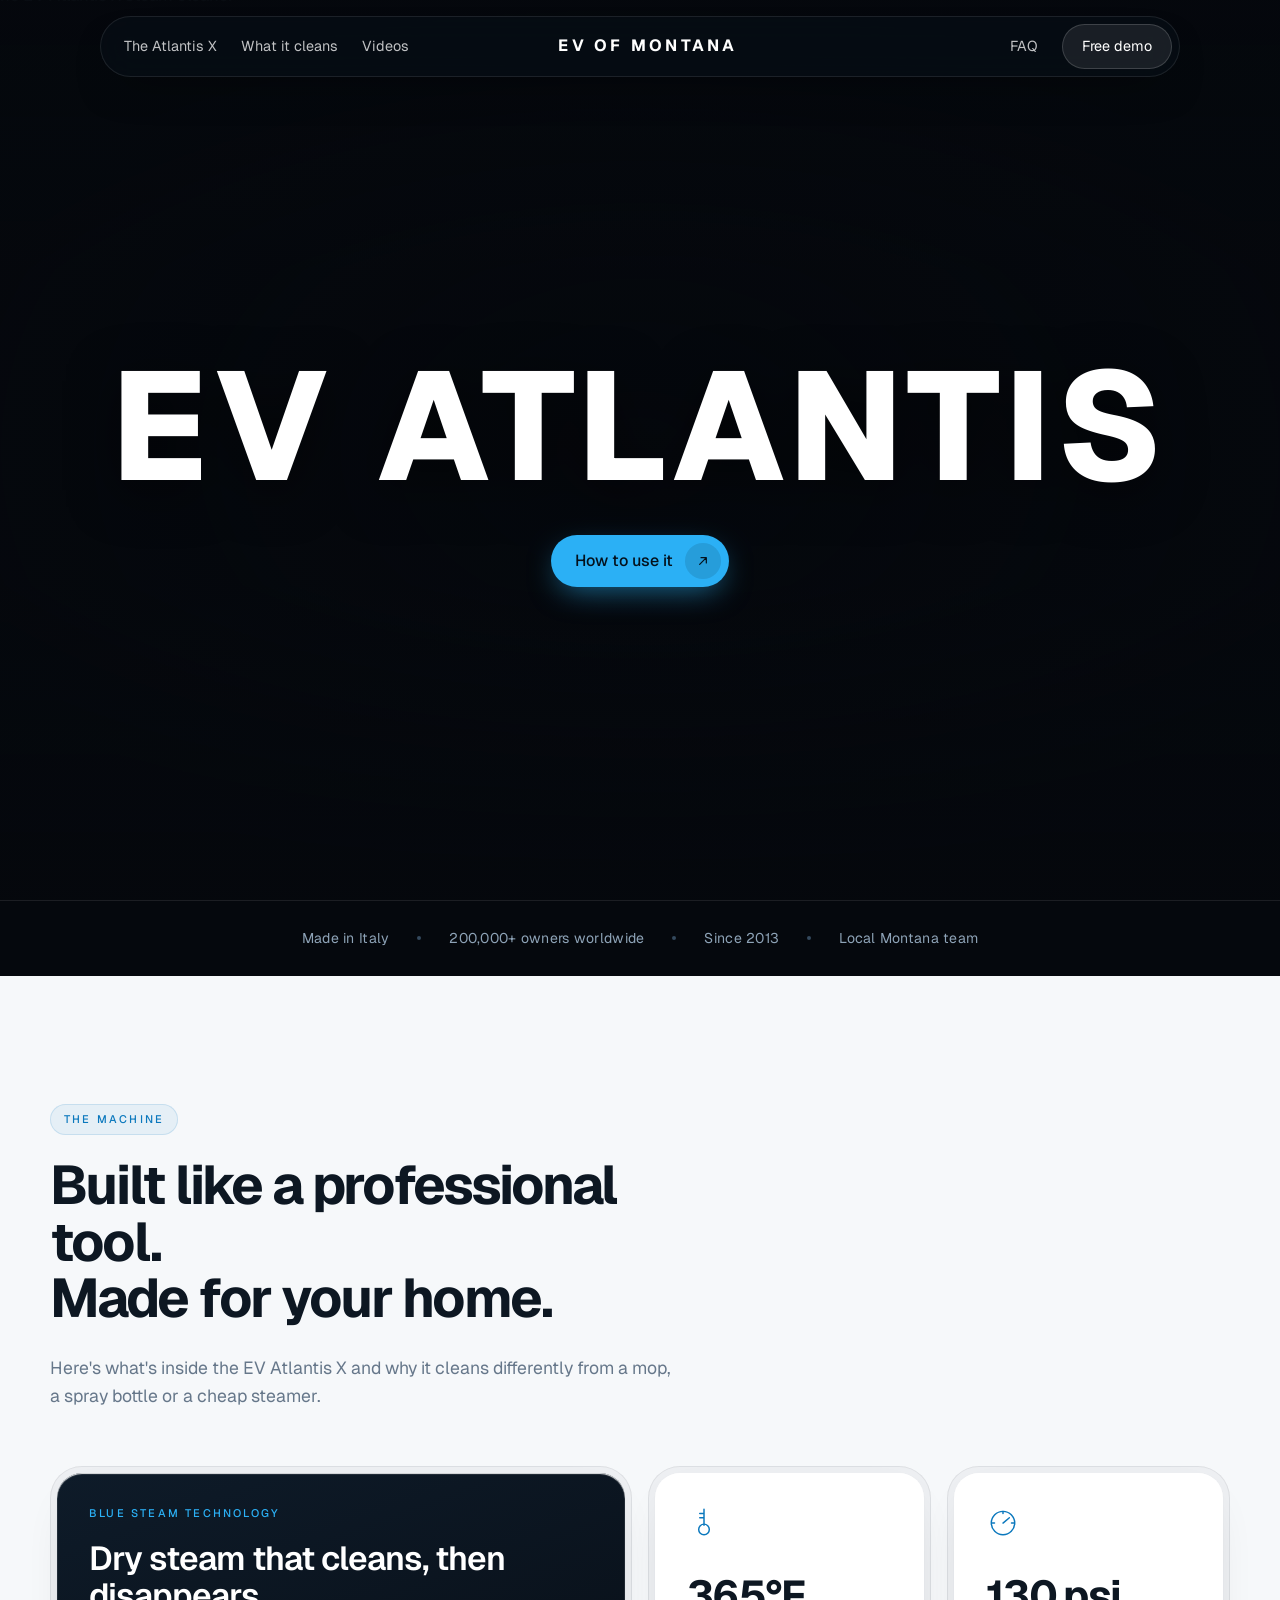
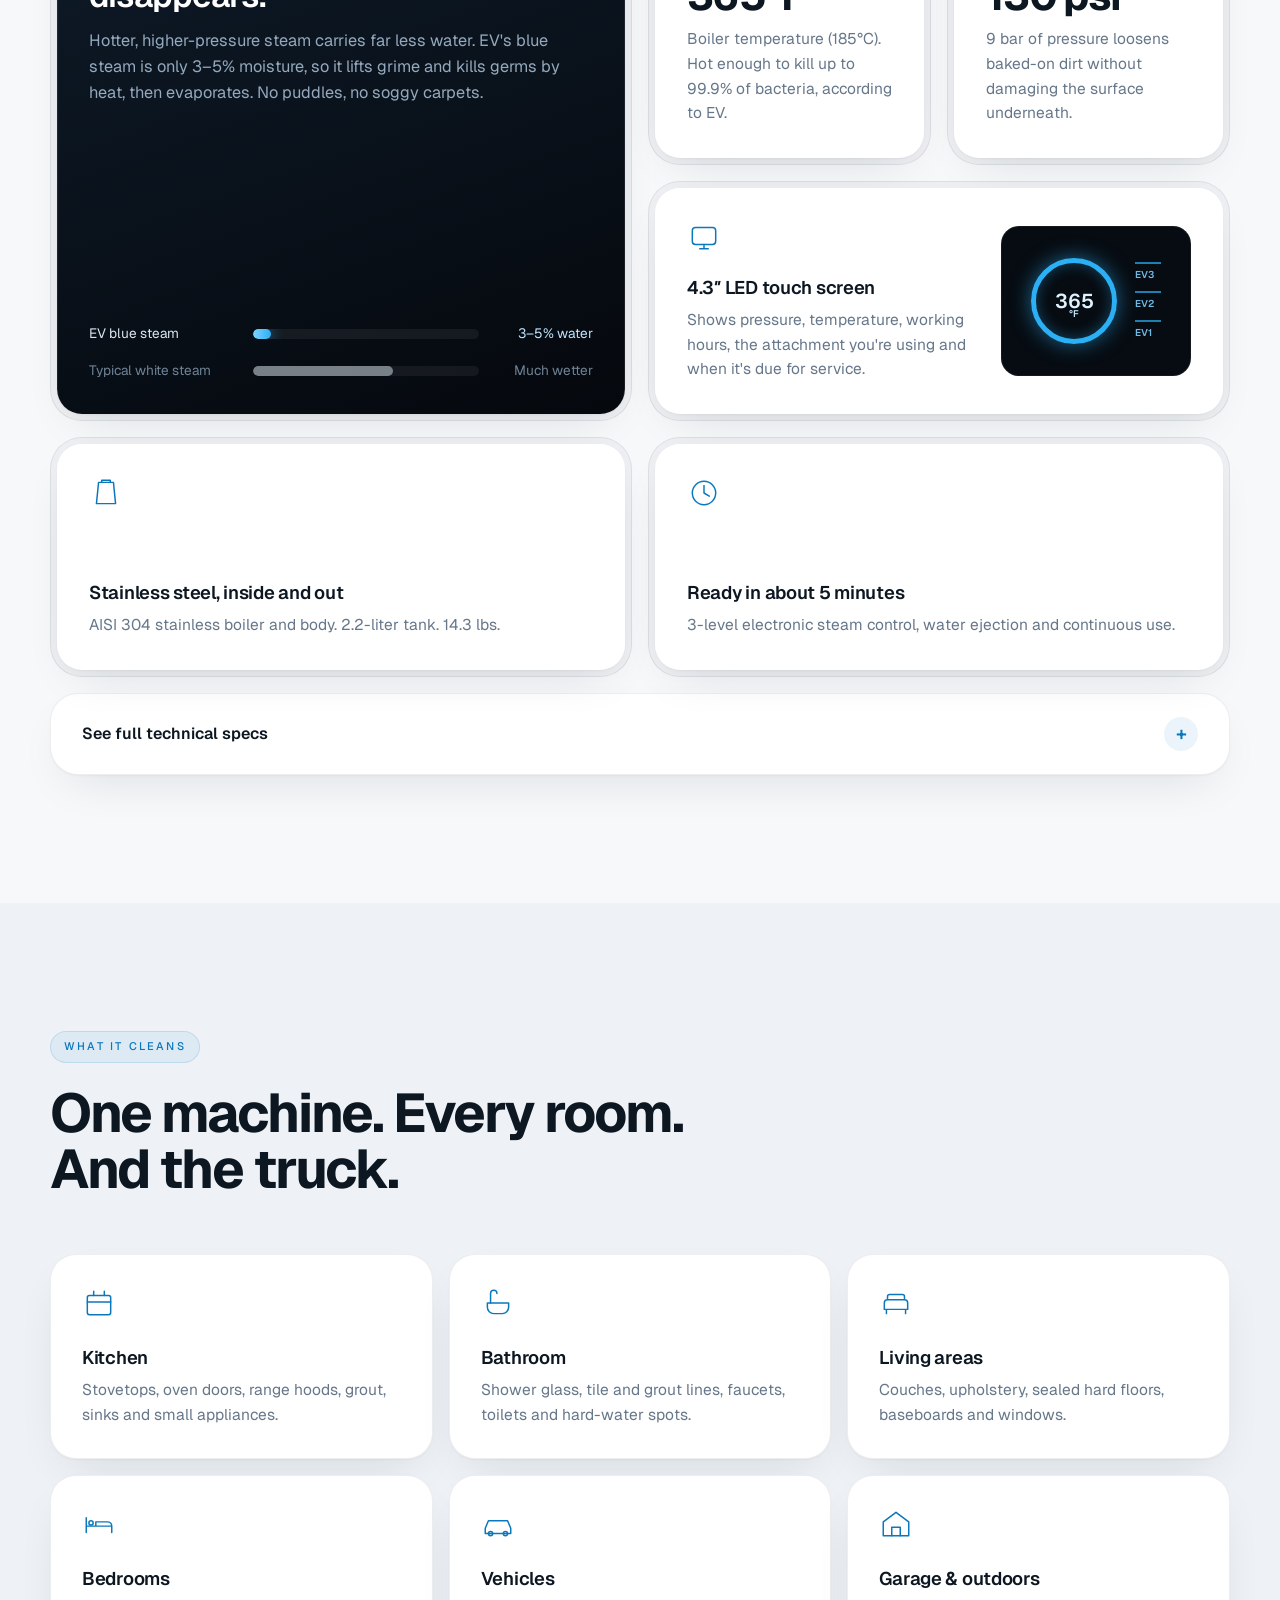
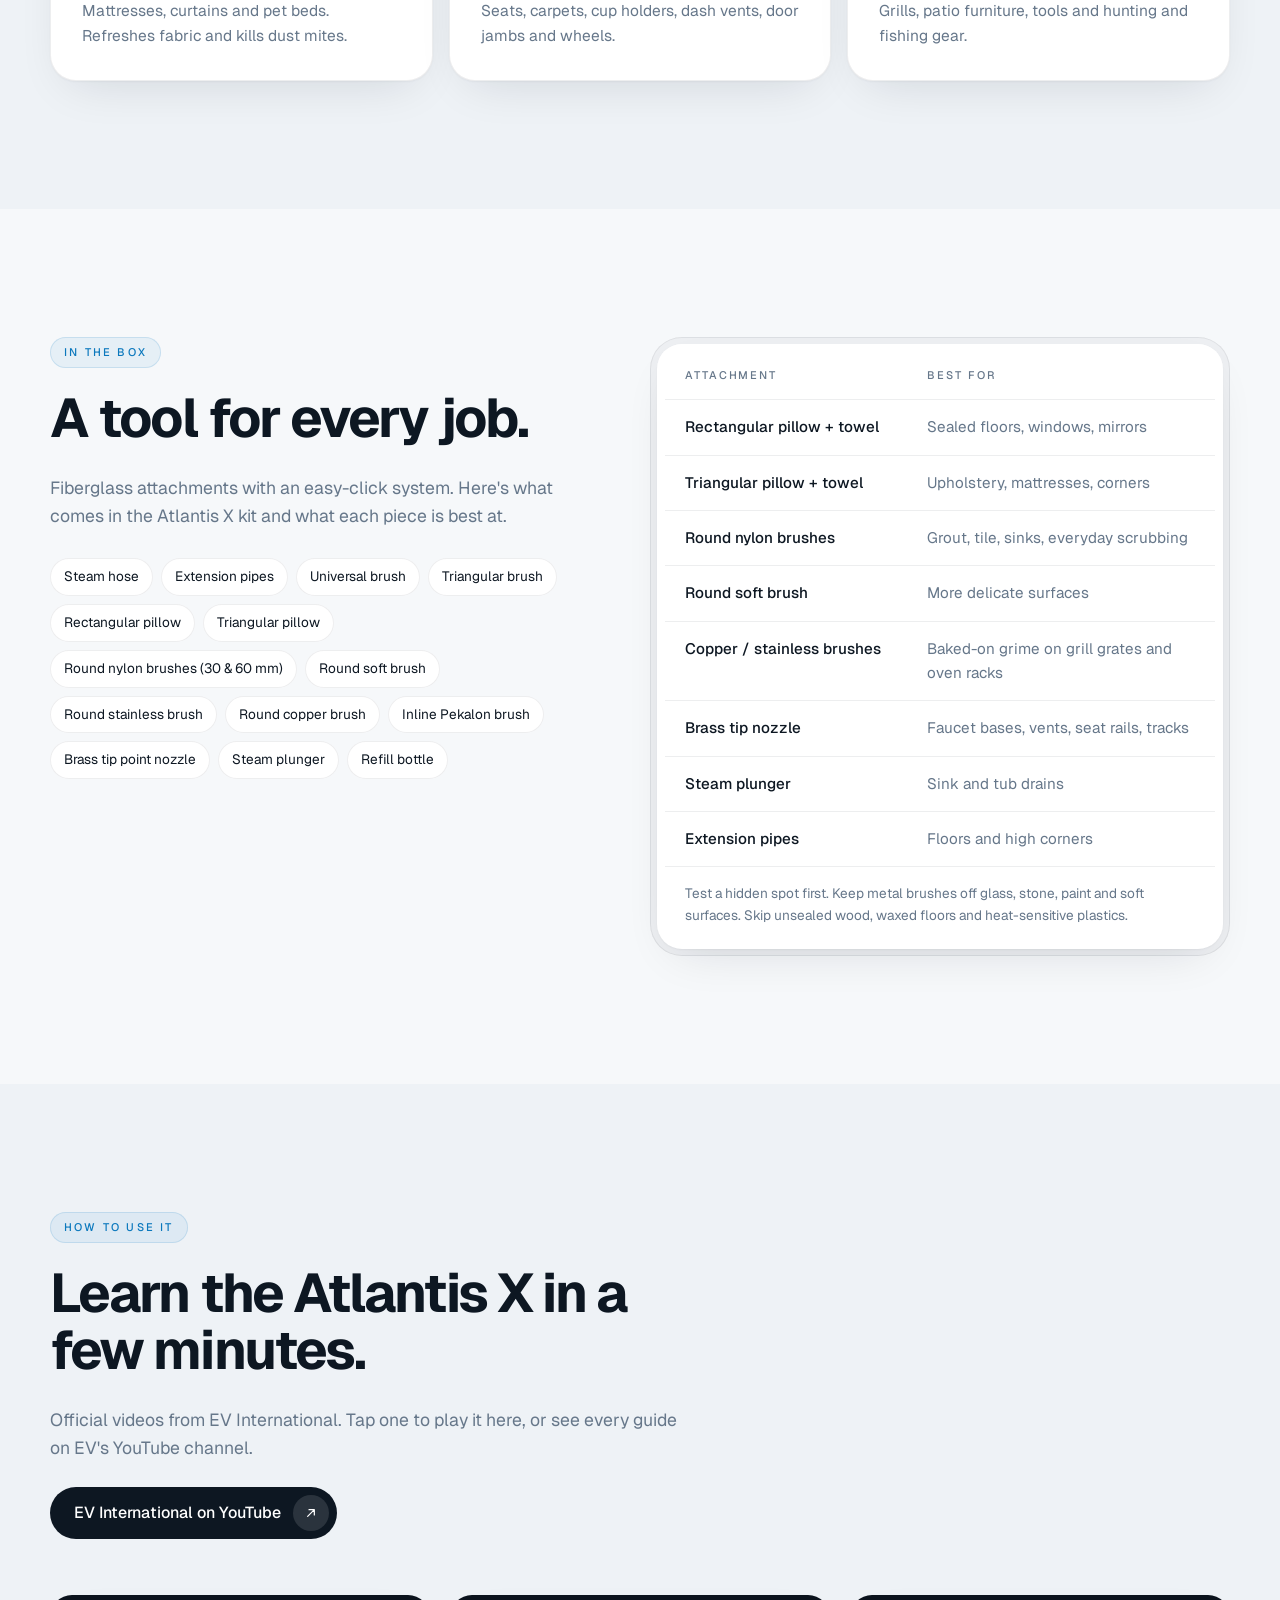
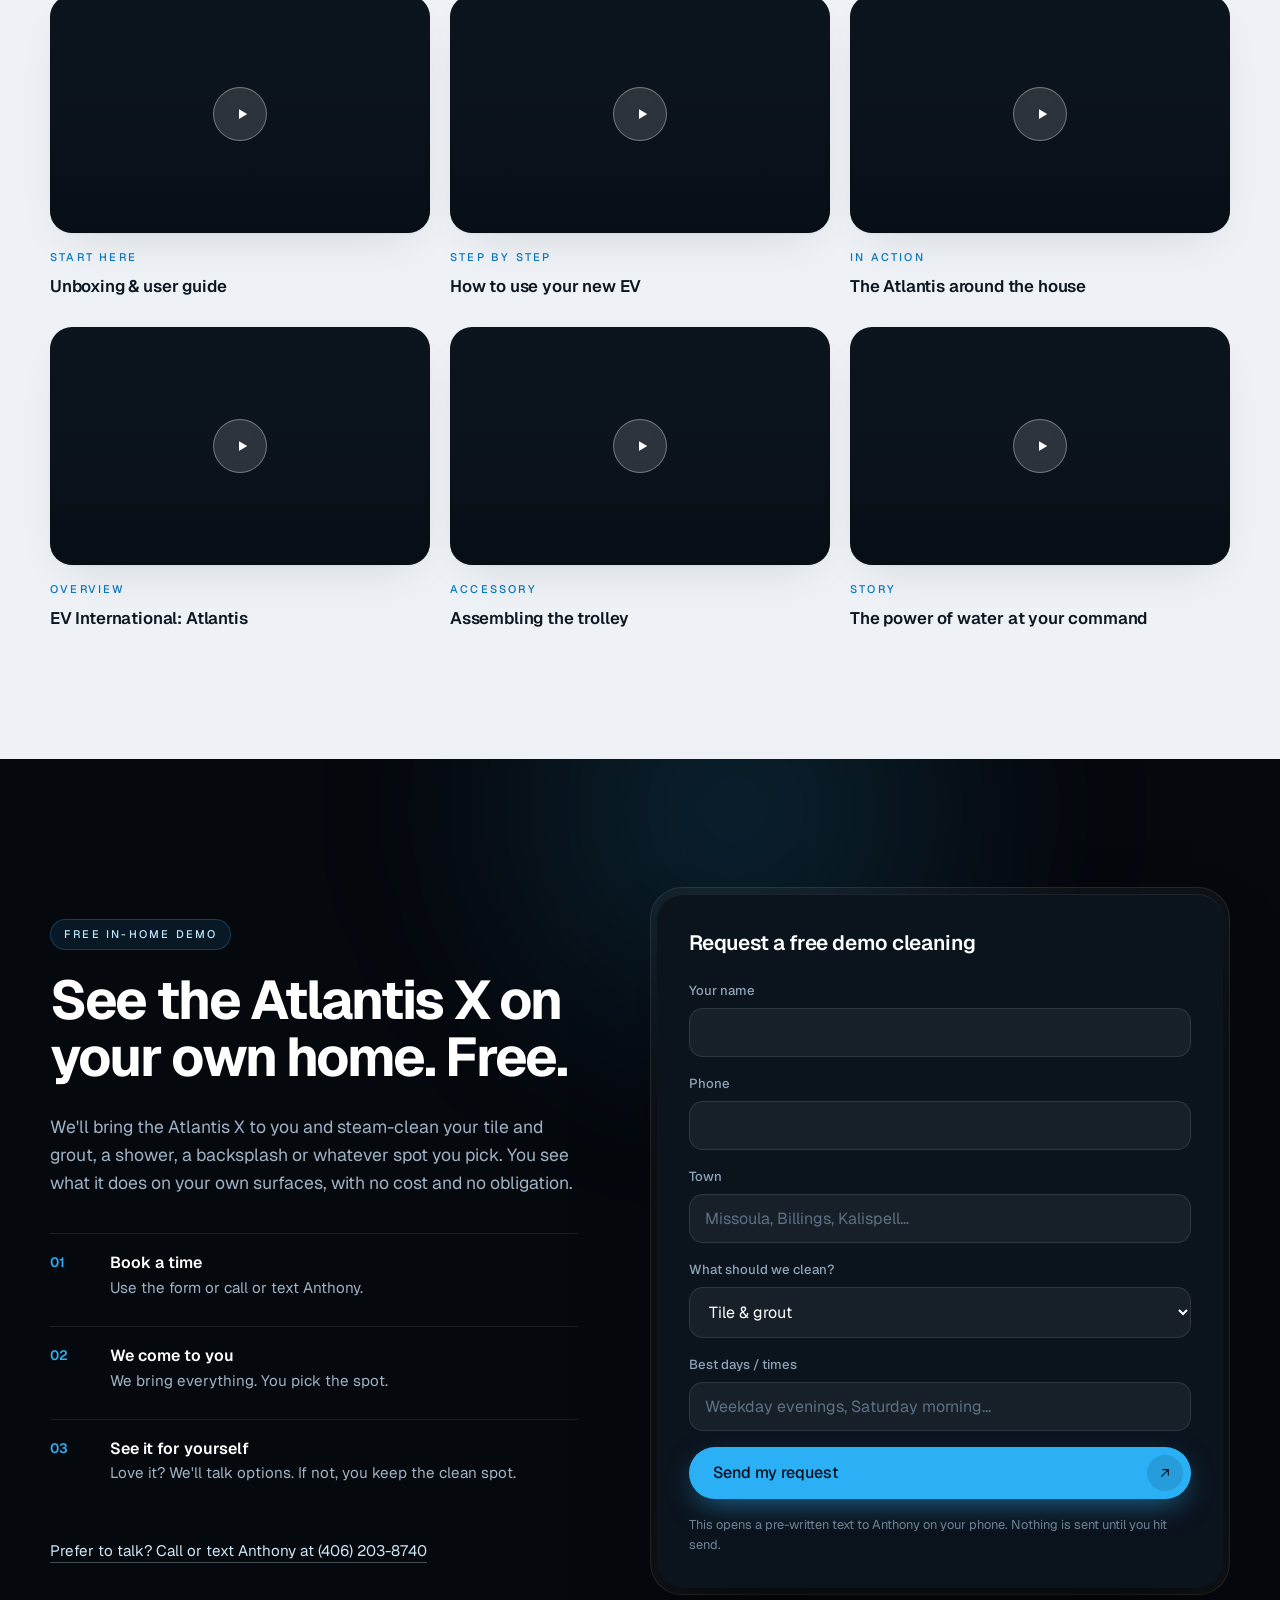
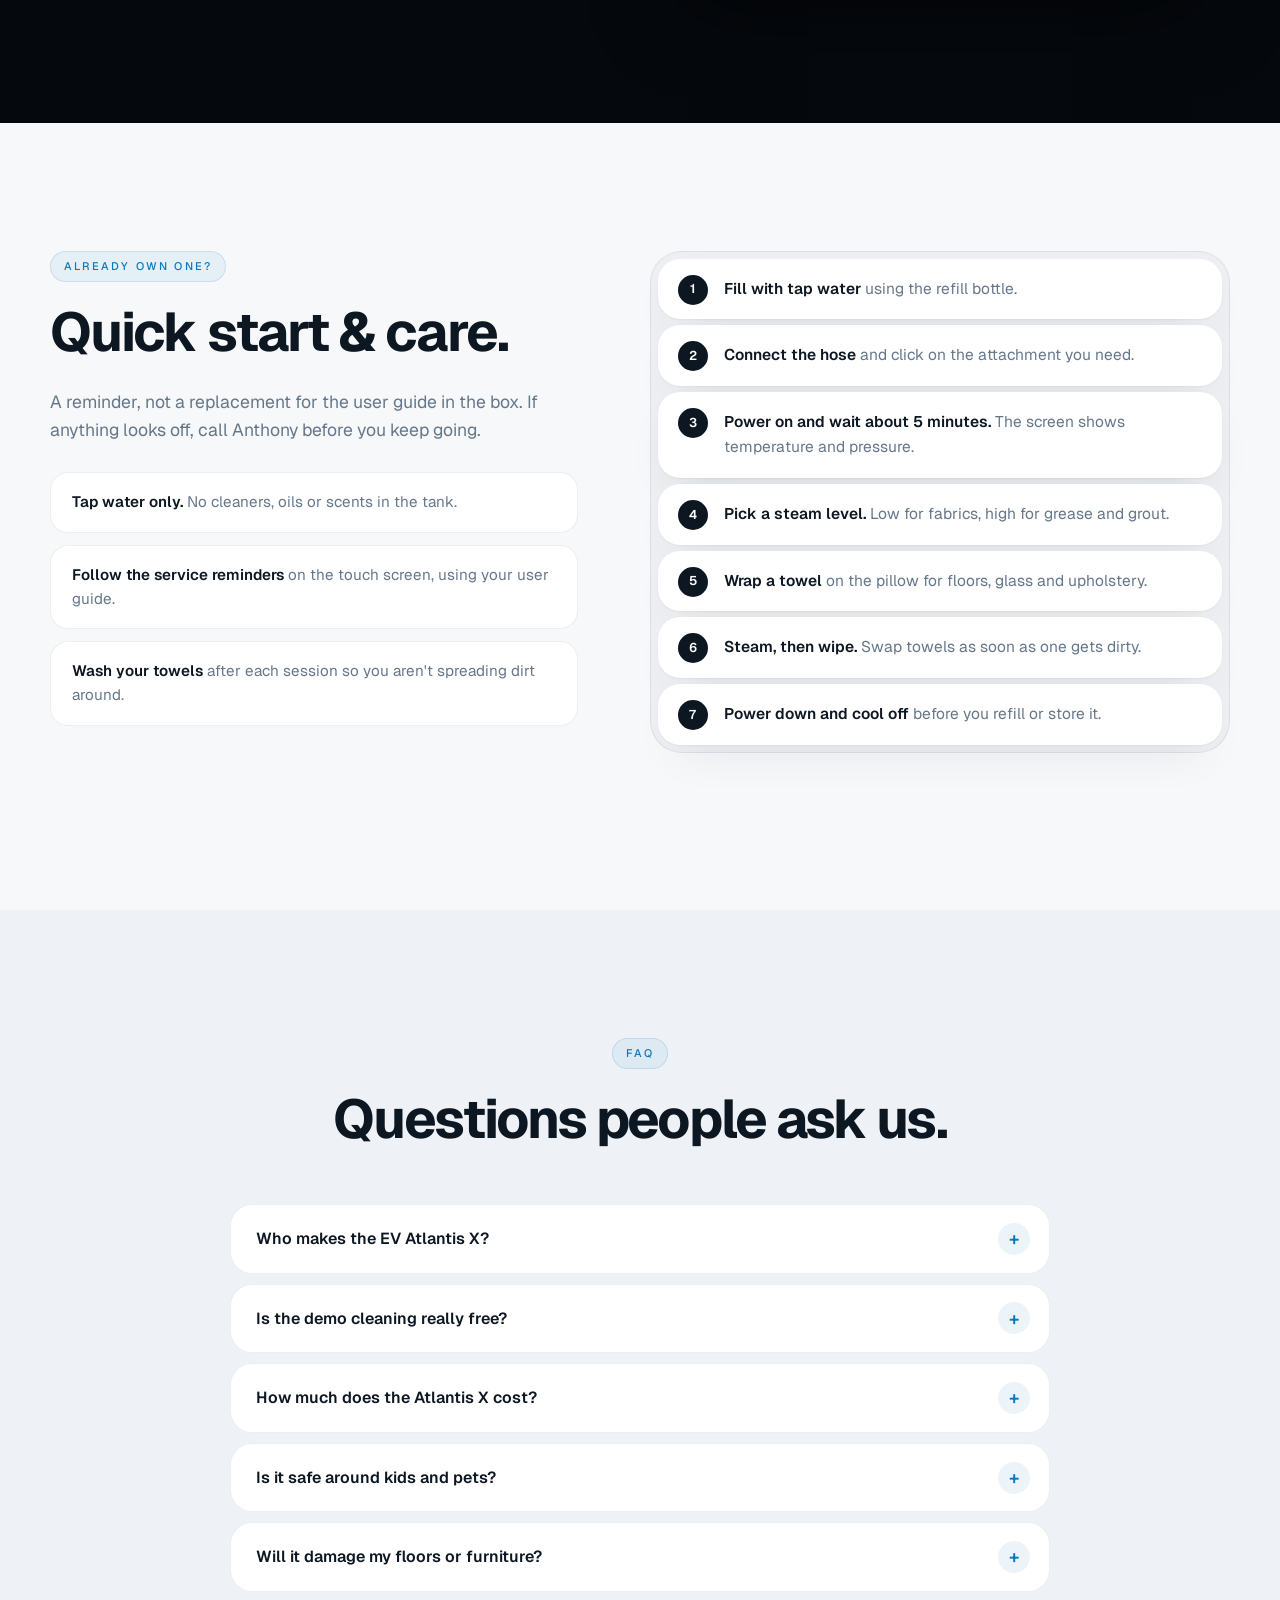
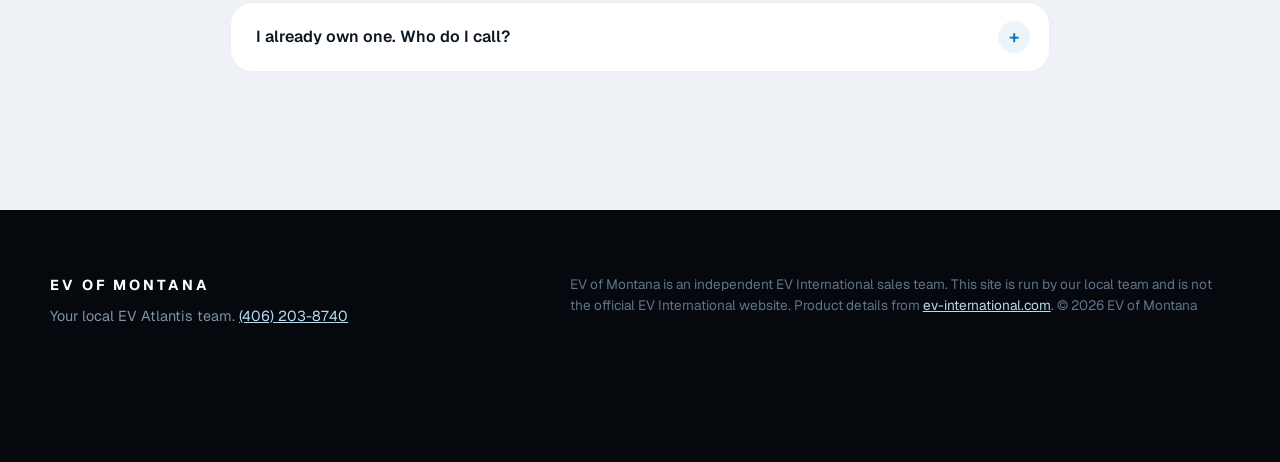
==== commit 6657b00c: "Full-screen photo cover with all sections below it" ====
--- a/learn.html
+++ b/learn.html
@@ -2,356 +2,10 @@
 <html lang="en">
 <head>
   <meta charset="utf-8">
-  <meta name="viewport" content="width=device-width, initial-scale=1">
-  <title>EV Atlantis X Details | EV of Montana</title>
-  <meta name="description" content="The EV Atlantis X dry steam cleaner, from your local Montana team. 365°F blue steam, 130 psi, just tap water. See specs, attachments and how-to videos, or book a free in-home demo cleaning.">
-  <meta property="og:title" content="EV Atlantis X Steam Cleaner | EV of Montana">
-  <meta property="og:description" content="Clean your whole home with tap water and 365°F dry steam. Book a free in-home demo cleaning with EV of Montana.">
-  <meta property="og:type" content="website">
-  <link rel="preconnect" href="https://fonts.googleapis.com">
-  <link rel="preconnect" href="https://fonts.gstatic.com" crossorigin>
-  <link href="https://fonts.googleapis.com/css2?family=Geist:wght@300;400;500;600;700;800&display=swap" rel="stylesheet">
-  <link rel="stylesheet" href="styles.css?v=7">
-  <script>document.documentElement.classList.add("js");</script>
+  <title>EV of Montana</title>
+  <meta name="robots" content="noindex">
+  <script>location.replace("index.html" + location.hash);</script>
+  <meta http-equiv="refresh" content="0; url=index.html">
 </head>
-<body>
-
-  <!-- NAV -->
-  <header class="nav-wrap" id="top">
-    <nav class="nav" aria-label="Main">
-      <div class="nav-side">
-        <a href="#atlantis">The Atlantis X</a>
-        <a href="#cleans">What it cleans</a>
-        <a href="#videos">Videos</a>
-      </div>
-      <a href="index.html" class="brand">EV of Montana</a>
-      <div class="nav-side nav-right">
-        <a href="#faq">FAQ</a>
-        <a class="nav-cta" href="#demo">Free demo</a>
-      </div>
-      <button class="burger" type="button" aria-label="Open menu" aria-expanded="false"><span></span><span></span></button>
-    </nav>
-  </header>
-
-  <div class="menu" id="menu" aria-hidden="true">
-    <a href="#atlantis">The Atlantis X</a>
-    <a href="#cleans">What it cleans</a>
-    <a href="#videos">How-to videos</a>
-    <a href="#demo">Free demo cleaning</a>
-    <a href="#owners">For owners</a>
-    <a href="#faq">FAQ</a>
-  </div>
-
-  <main>
-    <!-- HERO -->
-    <section class="hero">
-      <div class="glow glow-a" aria-hidden="true"></div>
-      <div class="glow glow-b" aria-hidden="true"></div>
-      <div class="wrap hero-center">
-        <div class="hero-copy rise">
-          <span class="pill">Your local EV Atlantis team</span>
-          <h1>EV Atlantis&nbsp;X.<br><span class="soft">Just water. 365°F of it.</span></h1>
-          <p class="lead">An Italian-made dry steam cleaner that cleans and sanitizes your whole home with nothing but tap water. No sprays, no scrubbing, and surfaces dry in seconds.</p>
-          <div class="cta-row">
-            <a class="btn btn-primary" href="#demo">Book a free demo cleaning <span class="btn-ic" aria-hidden="true"><svg viewBox="0 0 24 24"><path d="M7 17 17 7M9 7h8v8"/></svg></span></a>
-            <a class="btn btn-ghost" href="#videos"><span class="btn-ic play-ic" aria-hidden="true"><svg viewBox="0 0 24 24"><path d="M8 5.5v13l11-6.5z"/></svg></span> How to use it</a>
-          </div>
-        </div>
-
-        <div class="hero-media rise rise-2">
-          <div class="bezel bezel-dark">
-            <button class="bezel-core media-core video" data-id="Dsfr31hdSz4" type="button" aria-label="Play the EV Atlantis X video">
-              <img src="https://i.ytimg.com/vi/Dsfr31hdSz4/maxresdefault.jpg" onerror="this.onerror=null;this.src='https://i.ytimg.com/vi/Dsfr31hdSz4/hqdefault.jpg'" alt="The EV Atlantis X steam cleaner" loading="eager">
-              <span class="play" aria-hidden="true"><svg viewBox="0 0 24 24"><path d="M8 5.5v13l11-6.5z"/></svg></span>
-              <span class="media-cap">Meet the EV Atlantis X · official video</span>
-            </button>
-          </div>
-          <span class="chip chip-a">Blue steam technology</span>
-          <span class="chip chip-b">4.3″ touch screen</span>
-        </div>
-
-        <dl class="hero-stats rise rise-3">
-          <div><dt>365°F</dt><dd>Steam temperature</dd></div>
-          <div><dt>130 psi</dt><dd>Working pressure</dd></div>
-          <div><dt>3–5%</dt><dd>Moisture</dd></div>
-          <div><dt>0</dt><dd>Chemicals</dd></div>
-        </dl>
-        <a class="yt-link rise rise-3" href="https://www.youtube.com/@EV-international" target="_blank" rel="noopener"><svg viewBox="0 0 24 24" aria-hidden="true"><rect x="2.5" y="5.5" width="19" height="13" rx="4"/><path d="M10 9.5v5l4.5-2.5z"/></svg> Official EV how-to videos on YouTube <span aria-hidden="true">↗</span></a>
-      </div>
-    </section>
-
-    <!-- TRUST -->
-    <div class="trust">
-      <div class="wrap trust-row">
-        <span>Made in Italy</span><i></i>
-        <span>200,000+ owners worldwide</span><i></i>
-        <span>Since 2013</span><i></i>
-        <span>Local Montana team</span>
-      </div>
-    </div>
-
-    <!-- ATLANTIS X BENTO -->
-    <section class="section" id="atlantis">
-      <div class="wrap">
-        <div class="head reveal">
-          <span class="pill pill-light">The machine</span>
-          <h2>Built like a professional tool.<br>Made for your home.</h2>
-          <p class="section-lead">Here's what's inside the EV Atlantis X and why it cleans differently from a mop, a spray bottle or a cheap steamer.</p>
-        </div>
-
-        <div class="bento">
-          <article class="bezel tile tile-steam reveal">
-            <div class="bezel-core">
-              <span class="tile-k">Blue steam technology</span>
-              <h3>Dry steam that cleans, then disappears.</h3>
-              <p>Hotter, higher-pressure steam carries far less water. EV's blue steam is only 3–5% moisture, so it lifts grime and kills germs by heat, then evaporates. No puddles, no soggy carpets.</p>
-              <div class="steam-compare" aria-label="Moisture comparison">
-                <div class="sc-row"><span>EV blue steam</span><div class="sc-bar"><b style="width:8%"></b></div><em>3–5% water</em></div>
-                <div class="sc-row muted"><span>Typical white steam</span><div class="sc-bar"><b style="width:62%"></b></div><em>Much wetter</em></div>
-              </div>
-            </div>
-          </article>
-
-          <article class="bezel tile reveal">
-            <div class="bezel-core">
-              <svg class="ic" viewBox="0 0 32 32"><path d="M16 4v15M12 8h4M12 12h4"/><circle cx="16" cy="23" r="5"/></svg>
-              <span class="big">365°F</span>
-              <p>Boiler temperature (185°C). Hot enough to kill up to 99.9% of bacteria, according to EV.</p>
-            </div>
-          </article>
-
-          <article class="bezel tile reveal">
-            <div class="bezel-core">
-              <svg class="ic" viewBox="0 0 32 32"><circle cx="16" cy="17" r="11"/><path d="M16 17l6-5M16 6v2M6 17h2M24 17h2"/></svg>
-              <span class="big">130 psi</span>
-              <p>9 bar of pressure loosens baked-on dirt without damaging the surface underneath.</p>
-            </div>
-          </article>
-
-          <article class="bezel tile tile-wide reveal">
-            <div class="bezel-core split-core">
-              <div>
-                <svg class="ic" viewBox="0 0 32 32"><rect x="5" y="7" width="22" height="16" rx="3"/><path d="M12 27h8M16 23v4"/></svg>
-                <h3>4.3″ LED touch screen</h3>
-                <p>Shows pressure, temperature, working hours, the attachment you're using and when it's due for service.</p>
-              </div>
-              <div class="screen-mock" aria-hidden="true">
-                <div class="ring"><span>365</span><small>°F</small></div>
-                <ul><li><i></i>EV3</li><li><i></i>EV2</li><li><i></i>EV1</li></ul>
-              </div>
-            </div>
-          </article>
-
-          <article class="bezel tile tile-half reveal">
-            <div class="bezel-core">
-              <svg class="ic" viewBox="0 0 32 32"><path d="M9 6h14l2 20H7z"/><path d="M12 6V4h8v2"/></svg>
-              <h3>Stainless steel, inside and out</h3>
-              <p>AISI 304 stainless boiler and body. 2.2-liter tank. 14.3 lbs.</p>
-            </div>
-          </article>
-
-          <article class="bezel tile tile-half reveal">
-            <div class="bezel-core">
-              <svg class="ic" viewBox="0 0 32 32"><circle cx="16" cy="16" r="11"/><path d="M16 9v7l5 3"/></svg>
-              <h3>Ready in about 5 minutes</h3>
-              <p>3-level electronic steam control, water ejection and continuous use.</p>
-            </div>
-          </article>
-        </div>
-
-        <details class="specs reveal">
-          <summary>See full technical specs <span aria-hidden="true">+</span></summary>
-          <dl class="spec-grid">
-            <div><dt>Power supply</dt><dd>220 / 110 V · 50 / 60 Hz</dd></div>
-            <div><dt>Working pressure</dt><dd>9 bar / 130.5 psi</dd></div>
-            <div><dt>Boiler power</dt><dd>2000 / 1650 W</dd></div>
-            <div><dt>Steam production</dt><dd>110 g / 3.9 oz per minute</dd></div>
-            <div><dt>Boiler temperature</dt><dd>185°C / 365°F</dd></div>
-            <div><dt>Boiler capacity</dt><dd>2.2 L / 0.58 gal</dd></div>
-            <div><dt>Boiler &amp; body</dt><dd>Stainless steel AISI 304</dd></div>
-            <div><dt>Steam control</dt><dd>Electronic, 3 levels</dd></div>
-            <div><dt>Start-up time</dt><dd>About 5 minutes</dd></div>
-            <div><dt>Water ejection</dt><dd>Yes, continuous use</dd></div>
-            <div><dt>Power cord</dt><dd>5 m / 16.4 ft</dd></div>
-            <div><dt>Steam hose</dt><dd>2.5 m / 8.2 ft</dd></div>
-            <div><dt>Weight</dt><dd>6.5 kg / 14.3 lbs</dd></div>
-            <div><dt>Water</dt><dd>Tap water only</dd></div>
-          </dl>
-          <p class="fine">Source: <a href="https://ev-international.com/atlantis-x" target="_blank" rel="noopener">ev-international.com/atlantis-x</a></p>
-        </details>
-      </div>
-    </section>
-
-    <!-- WHAT IT CLEANS -->
-    <section class="section section-tint" id="cleans">
-      <div class="wrap">
-        <div class="head reveal">
-          <span class="pill pill-light">What it cleans</span>
-          <h2>One machine. Every room.<br>And the truck.</h2>
-        </div>
-        <div class="rooms">
-          <div class="room reveal"><svg class="ic" viewBox="0 0 32 32"><rect x="5" y="9" width="22" height="18" rx="2"/><path d="M5 15h22M11 5v4M21 5v4"/></svg><h3>Kitchen</h3><p>Stovetops, oven doors, range hoods, grout, sinks and small appliances.</p></div>
-          <div class="room reveal"><svg class="ic" viewBox="0 0 32 32"><path d="M6 16h20v4a6 6 0 0 1-6 6h-8a6 6 0 0 1-6-6z"/><path d="M9 16V7a3 3 0 0 1 6 0"/></svg><h3>Bathroom</h3><p>Shower glass, tile and grout lines, faucets, toilets and hard-water spots.</p></div>
-          <div class="room reveal"><svg class="ic" viewBox="0 0 32 32"><path d="M5 22v-6a3 3 0 0 1 3-3h16a3 3 0 0 1 3 3v6zM7 22v4M25 22v4M8 13v-3a2 2 0 0 1 2-2h12a2 2 0 0 1 2 2v3"/></svg><h3>Living areas</h3><p>Couches, upholstery, sealed hard floors, baseboards and windows.</p></div>
-          <div class="room reveal"><svg class="ic" viewBox="0 0 32 32"><path d="M4 24V10M4 18h24v6M28 24v-6a4 4 0 0 0-4-4H13v4"/><circle cx="8.5" cy="15" r="2"/></svg><h3>Bedrooms</h3><p>Mattresses, curtains and pet beds. Refreshes fabric and kills dust mites.</p></div>
-          <div class="room reveal"><svg class="ic" viewBox="0 0 32 32"><path d="M4 20l3-7h18l3 7v5H4z"/><circle cx="9" cy="25" r="2"/><circle cx="23" cy="25" r="2"/></svg><h3>Vehicles</h3><p>Seats, carpets, cup holders, dash vents, door jambs and wheels.</p></div>
-          <div class="room reveal"><svg class="ic" viewBox="0 0 32 32"><path d="M4 14 16 5l12 9v13H4z"/><path d="M12 27v-8h8v8"/></svg><h3>Garage &amp; outdoors</h3><p>Grills, patio furniture, tools and hunting and fishing gear.</p></div>
-        </div>
-      </div>
-    </section>
-
-    <!-- ATTACHMENTS -->
-    <section class="section" id="attachments">
-      <div class="wrap two-col">
-        <div class="head reveal">
-          <span class="pill pill-light">In the box</span>
-          <h2>A tool for every job.</h2>
-          <p class="section-lead">Fiberglass attachments with an easy-click system. Here's what comes in the Atlantis X kit and what each piece is best at.</p>
-          <ul class="kit">
-            <li>Steam hose</li><li>Extension pipes</li><li>Universal brush</li><li>Triangular brush</li><li>Rectangular pillow</li><li>Triangular pillow</li><li>Round nylon brushes (30 &amp; 60 mm)</li><li>Round soft brush</li><li>Round stainless brush</li><li>Round copper brush</li><li>Inline Pekalon brush</li><li>Brass tip point nozzle</li><li>Steam plunger</li><li>Refill bottle</li>
-          </ul>
-        </div>
-        <div class="bezel reveal">
-          <div class="bezel-core table-core">
-            <table class="att">
-              <thead><tr><th>Attachment</th><th>Best for</th></tr></thead>
-              <tbody>
-                <tr><td>Rectangular pillow + towel</td><td>Sealed floors, windows, mirrors</td></tr>
-                <tr><td>Triangular pillow + towel</td><td>Upholstery, mattresses, corners</td></tr>
-                <tr><td>Round nylon brushes</td><td>Grout, tile, sinks, everyday scrubbing</td></tr>
-                <tr><td>Round soft brush</td><td>More delicate surfaces</td></tr>
-                <tr><td>Copper / stainless brushes</td><td>Baked-on grime on grill grates and oven racks</td></tr>
-                <tr><td>Brass tip nozzle</td><td>Faucet bases, vents, seat rails, tracks</td></tr>
-                <tr><td>Steam plunger</td><td>Sink and tub drains</td></tr>
-                <tr><td>Extension pipes</td><td>Floors and high corners</td></tr>
-              </tbody>
-            </table>
-            <p class="fine pad">Test a hidden spot first. Keep metal brushes off glass, stone, paint and soft surfaces. Skip unsealed wood, waxed floors and heat-sensitive plastics.</p>
-          </div>
-        </div>
-      </div>
-    </section>
-
-    <!-- VIDEOS -->
-    <section class="section section-tint" id="videos">
-      <div class="wrap">
-        <div class="head reveal">
-          <span class="pill pill-light">How to use it</span>
-          <h2>Learn the Atlantis X in a few minutes.</h2>
-          <p class="section-lead">Official videos from EV International. Tap one to play it here, or see every guide on EV's YouTube channel.</p>
-          <a class="btn btn-dark" href="https://www.youtube.com/@EV-international" target="_blank" rel="noopener">EV International on YouTube <span class="btn-ic" aria-hidden="true"><svg viewBox="0 0 24 24"><path d="M7 17 17 7M9 7h8v8"/></svg></span></a>
-        </div>
-        <div class="videos">
-          <button class="vcard video reveal" data-id="tuEcOrR3x3k" type="button"><span class="vthumb" style="background-image:url('https://i.ytimg.com/vi/tuEcOrR3x3k/hqdefault.jpg')"><span class="play sm" aria-hidden="true"><svg viewBox="0 0 24 24"><path d="M8 5.5v13l11-6.5z"/></svg></span></span><span class="vtag">Start here</span><span class="vtitle">Unboxing &amp; user guide</span></button>
-          <button class="vcard video reveal" data-id="RFWb3ndS-ZQ" type="button"><span class="vthumb" style="background-image:url('https://i.ytimg.com/vi/RFWb3ndS-ZQ/hqdefault.jpg')"><span class="play sm" aria-hidden="true"><svg viewBox="0 0 24 24"><path d="M8 5.5v13l11-6.5z"/></svg></span></span><span class="vtag">Step by step</span><span class="vtitle">How to use your new EV</span></button>
-          <button class="vcard video reveal" data-id="gWNh4XoMDqM" type="button"><span class="vthumb" style="background-image:url('https://i.ytimg.com/vi/gWNh4XoMDqM/hqdefault.jpg')"><span class="play sm" aria-hidden="true"><svg viewBox="0 0 24 24"><path d="M8 5.5v13l11-6.5z"/></svg></span></span><span class="vtag">In action</span><span class="vtitle">The Atlantis around the house</span></button>
-          <button class="vcard video reveal" data-id="3-eWrUEjzaQ" type="button"><span class="vthumb" style="background-image:url('https://i.ytimg.com/vi/3-eWrUEjzaQ/hqdefault.jpg')"><span class="play sm" aria-hidden="true"><svg viewBox="0 0 24 24"><path d="M8 5.5v13l11-6.5z"/></svg></span></span><span class="vtag">Overview</span><span class="vtitle">EV International: Atlantis</span></button>
-          <button class="vcard video reveal" data-id="Zw6kwXe4voM" type="button"><span class="vthumb" style="background-image:url('https://i.ytimg.com/vi/Zw6kwXe4voM/hqdefault.jpg')"><span class="play sm" aria-hidden="true"><svg viewBox="0 0 24 24"><path d="M8 5.5v13l11-6.5z"/></svg></span></span><span class="vtag">Accessory</span><span class="vtitle">Assembling the trolley</span></button>
-          <button class="vcard video reveal" data-id="gULGdb1-yI4" type="button"><span class="vthumb" style="background-image:url('https://i.ytimg.com/vi/gULGdb1-yI4/hqdefault.jpg')"><span class="play sm" aria-hidden="true"><svg viewBox="0 0 24 24"><path d="M8 5.5v13l11-6.5z"/></svg></span></span><span class="vtag">Story</span><span class="vtitle">The power of water at your command</span></button>
-        </div>
-      </div>
-    </section>
-
-    <!-- FREE DEMO -->
-    <section class="section demo" id="demo">
-      <div class="glow glow-c" aria-hidden="true"></div>
-      <div class="wrap two-col demo-grid">
-        <div class="reveal">
-          <span class="pill">Free in-home demo</span>
-          <h2>See the Atlantis X on your own home. Free.</h2>
-          <p class="section-lead">We'll bring the Atlantis X to you and steam-clean your tile and grout, a shower, a backsplash or whatever spot you pick. You see what it does on your own surfaces, with no cost and no obligation.</p>
-          <ol class="steps">
-            <li><b>Book a time</b><span>Use the form or call or text Anthony.</span></li>
-            <li><b>We come to you</b><span>We bring everything. You pick the spot.</span></li>
-            <li><b>See it for yourself</b><span>Love it? We'll talk options. If not, you keep the clean spot.</span></li>
-          </ol>
-          <a class="call-line js-tel" href="tel:+14062038740">Prefer to talk? Call or text Anthony at <span class="js-phone">(406) 203-8740</span></a>
-        </div>
-        <div class="bezel bezel-dark reveal">
-          <form class="bezel-core form-core" id="demo-form">
-            <p class="form-title">Request a free demo cleaning</p>
-            <label>Your name<input name="name" required autocomplete="name"></label>
-            <label>Phone<input name="phone" type="tel" required autocomplete="tel"></label>
-            <label>Town<input name="town" required placeholder="Missoula, Billings, Kalispell..."></label>
-            <label>What should we clean?
-              <select name="interest">
-                <option>Tile &amp; grout</option>
-                <option>Shower or tub</option>
-                <option>Kitchen backsplash or counters</option>
-                <option>Carpet or upholstery</option>
-                <option>Something else</option>
-                <option>I already own an EV and need help</option>
-              </select>
-            </label>
-            <label>Best days / times<input name="when" placeholder="Weekday evenings, Saturday morning..."></label>
-            <button class="btn btn-primary btn-full" type="submit">Send my request <span class="btn-ic" aria-hidden="true"><svg viewBox="0 0 24 24"><path d="M7 17 17 7M9 7h8v8"/></svg></span></button>
-            <p class="form-note">This opens a pre-written text to Anthony on your phone. Nothing is sent until you hit send.</p>
-          </form>
-        </div>
-      </div>
-    </section>
-
-    <!-- OWNERS -->
-    <section class="section" id="owners">
-      <div class="wrap two-col">
-        <div class="head reveal">
-          <span class="pill pill-light">Already own one?</span>
-          <h2>Quick start &amp; care.</h2>
-          <p class="section-lead">A reminder, not a replacement for the user guide in the box. If anything looks off, call Anthony before you keep going.</p>
-          <div class="care">
-            <p><b>Tap water only.</b> No cleaners, oils or scents in the tank.</p>
-            <p><b>Follow the service reminders</b> on the touch screen, using your user guide.</p>
-            <p><b>Wash your towels</b> after each session so you aren't spreading dirt around.</p>
-          </div>
-        </div>
-        <ol class="quick reveal">
-          <li><b>Fill with tap water</b> using the refill bottle.</li>
-          <li><b>Connect the hose</b> and click on the attachment you need.</li>
-          <li><b>Power on and wait about 5 minutes.</b> The screen shows temperature and pressure.</li>
-          <li><b>Pick a steam level.</b> Low for fabrics, high for grease and grout.</li>
-          <li><b>Wrap a towel</b> on the pillow for floors, glass and upholstery.</li>
-          <li><b>Steam, then wipe.</b> Swap towels as soon as one gets dirty.</li>
-          <li><b>Power down and cool off</b> before you refill or store it.</li>
-        </ol>
-      </div>
-    </section>
-
-    <!-- FAQ -->
-    <section class="section section-tint" id="faq">
-      <div class="wrap narrow">
-        <div class="head center reveal">
-          <span class="pill pill-light">FAQ</span>
-          <h2>Questions people ask us.</h2>
-        </div>
-        <div class="faq reveal">
-          <details><summary>Who makes the EV Atlantis X?</summary><p>EV International, a steam-cleaner maker founded in 2013 with production in Italy. More than 200,000 customers worldwide use EV machines. EV of Montana is the local team here, led by Anthony.</p></details>
-          <details><summary>Is the demo cleaning really free?</summary><p>Yes. There's no charge and you don't have to buy anything. The fastest way to show what the Atlantis X can do is to use it on something in your own home.</p></details>
-          <details><summary>How much does the Atlantis X cost?</summary><p>It depends on the package and accessories you choose, so it's covered at your demo or over the phone. Call or text Anthony for current options.</p></details>
-          <details><summary>Is it safe around kids and pets?</summary><p>It cleans with water only, so there's no chemical residue. The steam is very hot, so keep the nozzle pointed away from people and animals like any hot appliance.</p></details>
-          <details><summary>Will it damage my floors or furniture?</summary><p>It's built for most sealed surfaces, and the low moisture means no soaking. Skip unsealed wood, waxed floors and heat-sensitive materials, and test a hidden spot first.</p></details>
-          <details><summary>I already own one. Who do I call?</summary><p>Call or text Anthony. He can help with setup, attachments and maintenance, or connect you with service.</p></details>
-        </div>
-      </div>
-    </section>
-  </main>
-
-  <footer class="footer">
-    <div class="wrap foot-grid">
-      <div>
-        <p class="foot-brand">EV of Montana</p>
-        <p>Your local EV Atlantis team. <a class="js-tel" href="tel:+14062038740"><span class="js-phone">(406) 203-8740</span></a></p>
-      </div>
-      <p class="fine">EV of Montana is an independent EV International sales team. This site is run by our local team and is not the official EV International website. Product details from <a href="https://ev-international.com" target="_blank" rel="noopener">ev-international.com</a>. © <span id="year"></span> EV of Montana</p>
-    </div>
-  </footer>
-
-  <a class="sticky-cta" href="#demo">Book a free demo cleaning</a>
-
-  <dialog class="video-modal" id="video-modal">
-    <button class="close" type="button" aria-label="Close video">×</button>
-    <div class="frame"></div>
-  </dialog>
-
-  <script src="script.js?v=7"></script>
-</body>
+<body style="background:#05080d"></body>
 </html>
